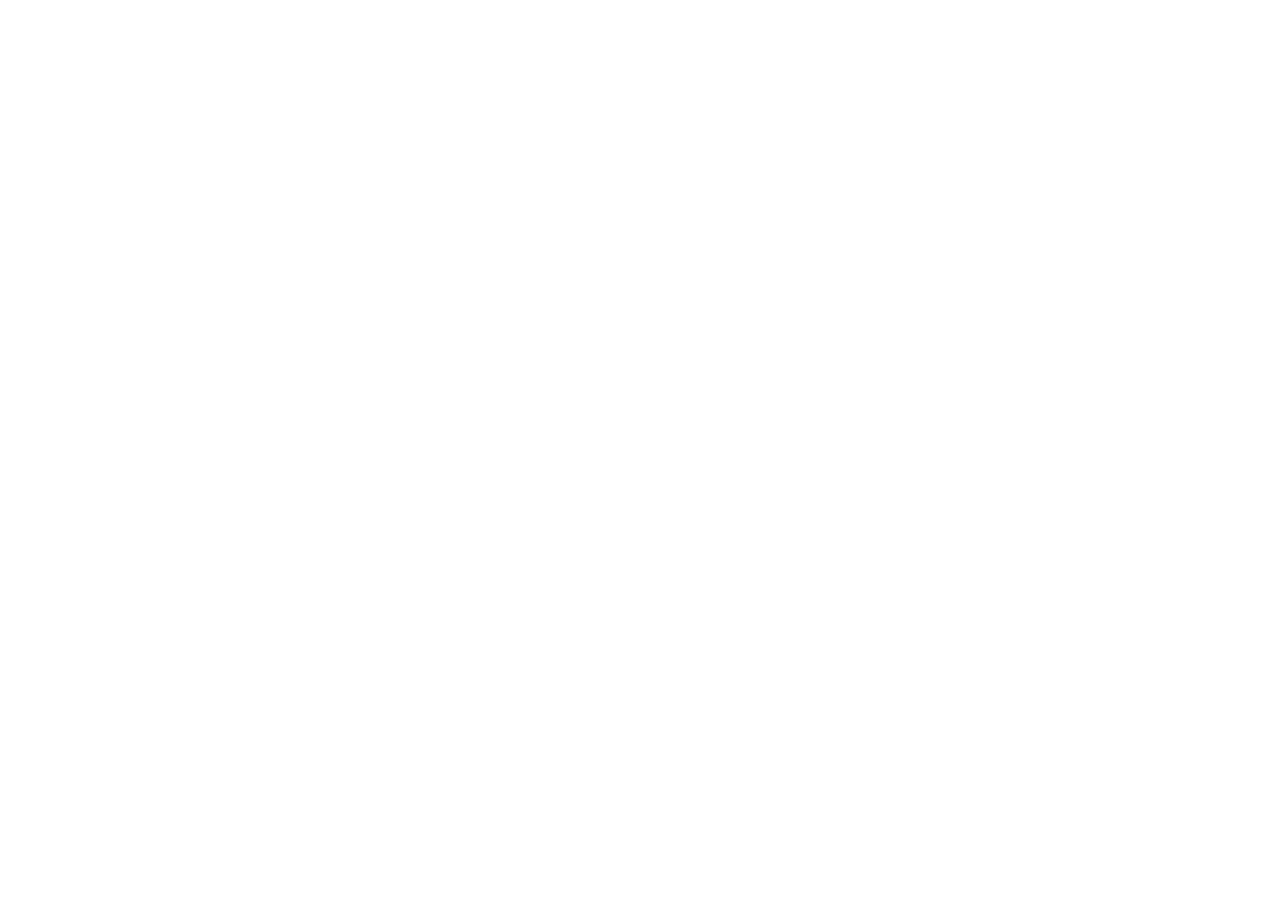
==== index.html @ 1588cf3c "大事件" ====
<!DOCTYPE html>
<html lang="en">
<head>
    <meta charset="UTF-8">
    <meta http-equiv="X-UA-Compatible" content="IE=edge">
    <meta name="viewport" content="width=device-width, initial-scale=1.0">
    <title>Document</title>
</head>
<body>
    
</body>
</html>
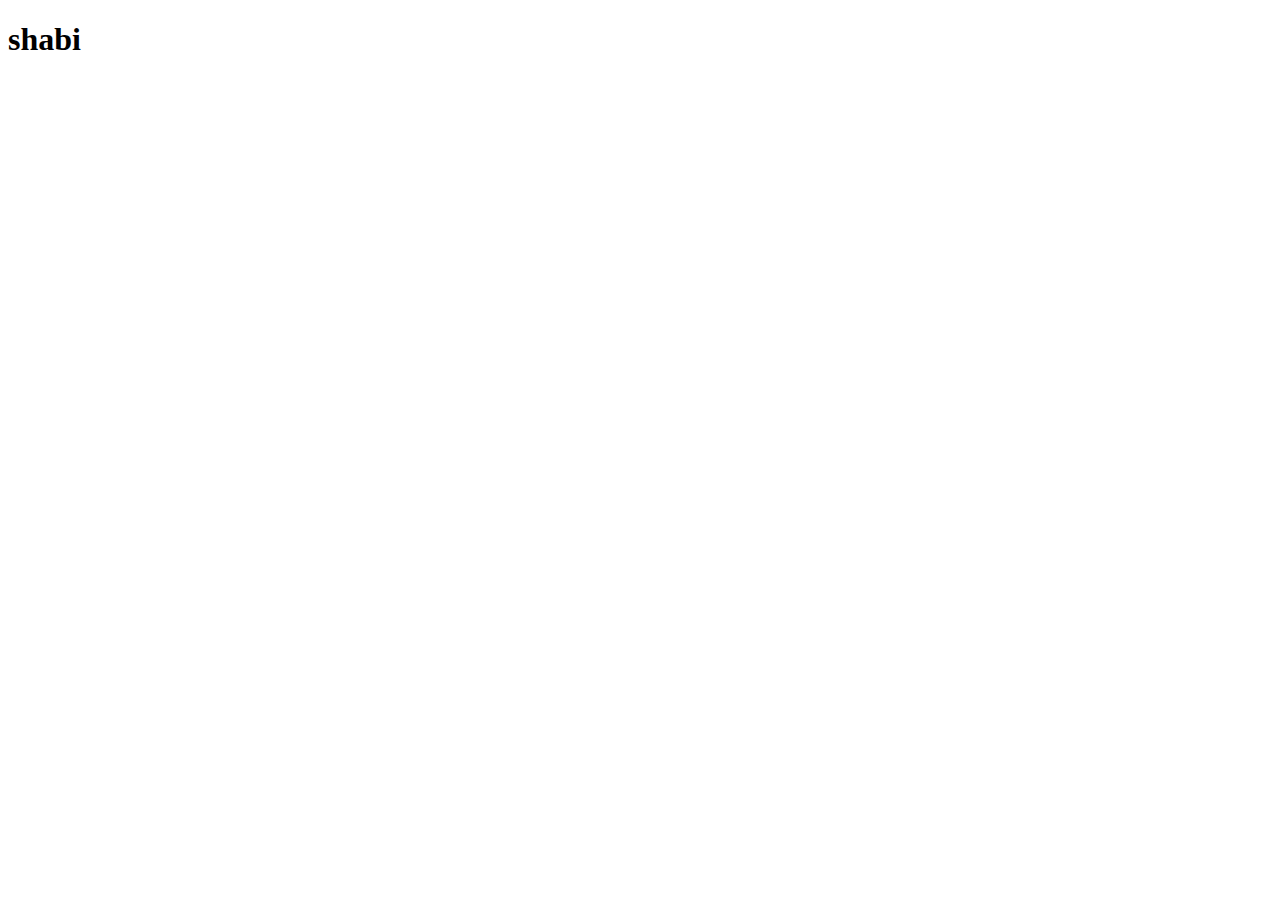
==== commit 29fc4f04: "提交登录" ====
--- a/index.html
+++ b/index.html
@@ -7,6 +7,6 @@
     <title>Document</title>
 </head>
 <body>
-    
+    <h1>shabi</h1>
 </body>
 </html>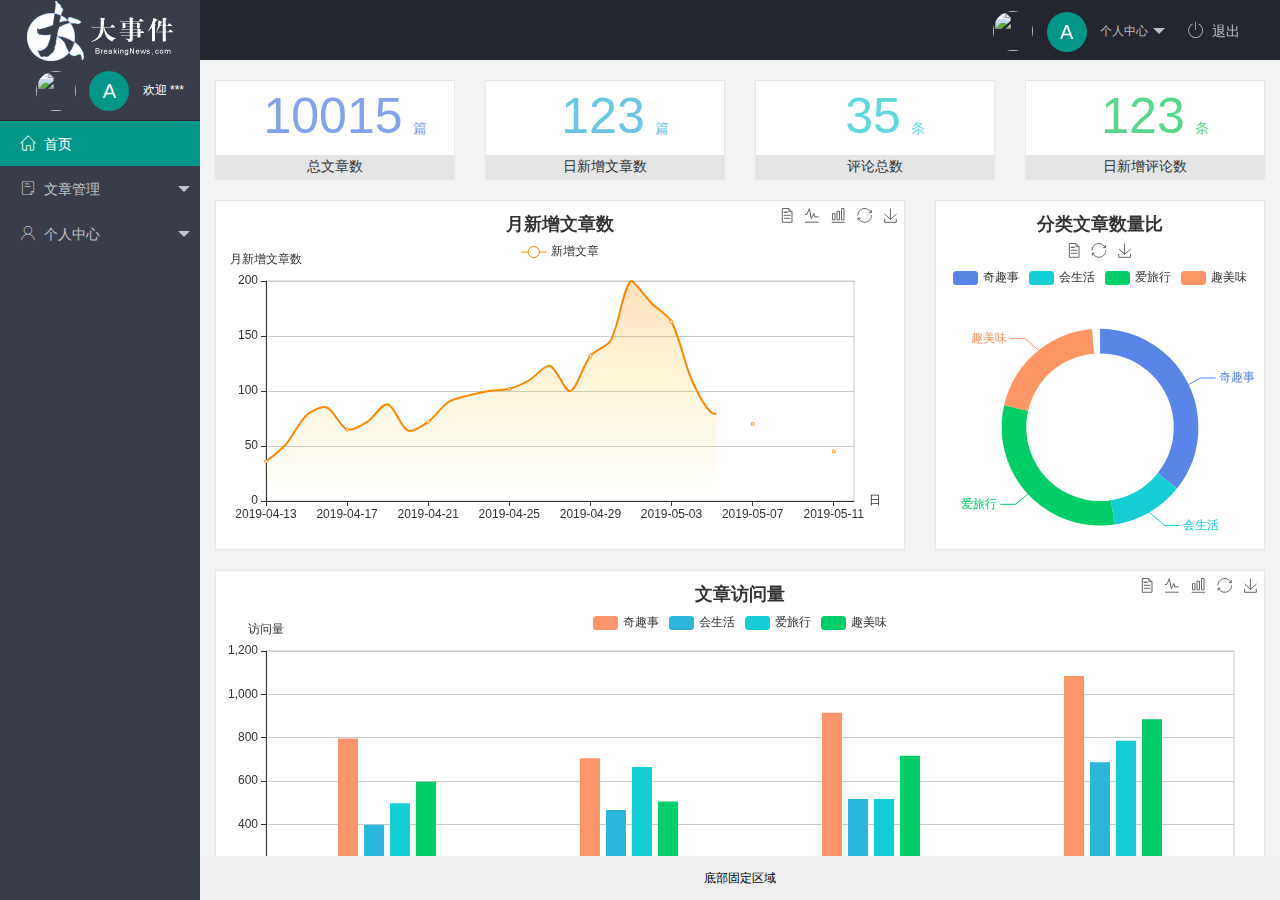
==== commit e6eb5977: "完成了页面" ====
--- a/index.html
+++ b/index.html
@@ -1,12 +1,94 @@
 <!DOCTYPE html>
 <html lang="en">
+
 <head>
-    <meta charset="UTF-8">
-    <meta http-equiv="X-UA-Compatible" content="IE=edge">
-    <meta name="viewport" content="width=device-width, initial-scale=1.0">
+    <meta charset="UTF-8" />
+    <meta http-equiv="X-UA-Compatible" content="IE=edge" />
+    <meta name="viewport" content="width=device-width, initial-scale=1.0" />
     <title>Document</title>
+    <link rel="stylesheet" href="/assets/lib/layui/css/layui.css" />
+    <link rel="stylesheet" href="/assets/fonts/iconfont.css">
+    <link rel="stylesheet" href="/assets/css/index.css">
 </head>
+
 <body>
-    <h1>shabi</h1>
+    <div class="layui-layout layui-layout-admin">
+        <div class="layui-header">
+            <div class="layui-logo layui-hide-xs layui-bg-black">
+                <img src="/assets/images/logo.png" alt="" />
+            </div>
+
+            <ul class="layui-nav layui-layout-right">
+                <li class="layui-nav-item layui-hide layui-show-md-inline-block">
+                    <!-- 右侧导航栏上面头像 -->
+                    <a href="javascript:;" class="userinfo">
+                        <img src="http://t.cn/RCzsdCq" class="layui-nav-img" />
+                        <span class="text-avatar">A</span>
+                        个人中心
+                    </a>
+                    <dl class="layui-nav-child">
+                        <dd><a href="">基本资料</a></dd>
+                        <dd><a href="">更换头像</a></dd>
+                        <dd><a href="">重置密码</a></dd>
+                    </dl>
+                </li>
+                <li class="layui-nav-item" lay-header-event="menuRight" lay-unselect>
+                    <a href="javascript:;" id="btnLogout"><span class="iconfont icon-tuichu"></span>退出</a>
+                </li>
+            </ul>
+        </div>
+
+        <div class="layui-side layui-bg-black">
+            <div class="layui-side-scroll">
+                <!-- 左侧侧边栏上面头像 -->
+                <div class="userinfo">
+                    <img src="http://t.cn/RCzsdCq" class="layui-nav-img" />
+                    <span class="text-avatar">A</span>
+                    <span id="welcome">欢迎 ***</span>
+                </div>
+                <!-- 左侧导航区域（可配合layui已有的垂直导航） -->
+                <ul class="layui-nav layui-nav-tree" lay-shrink="all">
+                    <li class="layui-nav-item layui-this"><a href="/home/dashboard.html" target="fm"><span
+                                class="iconfont icon-home"></span>首页</a></li>
+
+                    <li class="layui-nav-item">
+                        <a class="" href="javascript:;"><span class="iconfont icon-16"></span>文章管理</a>
+                        <dl class="layui-nav-child">
+                            <dd><a href="javascript:;"><i class="layui-icon layui-icon-app"></i>文章类别</a></dd>
+                            <dd><a href="javascript:;"><i class="layui-icon layui-icon-app"></i>文章列表</a></dd>
+                            <dd><a href="javascript:;"><i class="layui-icon layui-icon-app"></i>发布文章</a></dd>
+                        </dl>
+                    </li>
+                    <li class="layui-nav-item">
+                        <a href="javascript:;"><span class="iconfont icon-user"></span>个人中心</a>
+                        <dl class="layui-nav-child">
+                            <dd><a href="javascript:;"><i class="layui-icon layui-icon-app"></i>基本资料</a></dd>
+                            <dd><a href="javascript:;"><i class="layui-icon layui-icon-app"></i>更换头像</a></dd>
+                            <dd><a href="javascript:;"><i class="layui-icon layui-icon-app"></i>重置密码</a></dd>
+                        </dl>
+                    </li>
+                </ul>
+            </div>
+        </div>
+
+        <div class="layui-body">
+            <!-- 内容主体区域 -->
+            <iframe name="fm" src="/home/dashboard.html" frameborder="0"></iframe>
+            <!-- <div style="padding: 15px">
+                内容主体区域。记得修改 layui.css 和 js 的路径
+            </div> -->
+        </div>
+
+        <div class="layui-footer">
+            <!-- 底部固定区域 -->
+            底部固定区域
+        </div>
+    </div>
+    <script src="/assets/lib/layui/layui.all.js"></script>
+    <script src="/assets/lib/jquery.js"></script>
+    <script src="/assets/js/baseAPI.js"></script>
+    <script src="/assets/js/index.js"></script>
+
 </body>
+
 </html>--- a/assets/lib/layui/css/layui.css
+++ b/assets/lib/layui/css/layui.css
@@ -0,0 +1,2 @@
+/** layui-v2.5.5 MIT License By https://www.layui.com */
+ .layui-inline,img{display:inline-block;vertical-align:middle}h1,h2,h3,h4,h5,h6{font-weight:400}.layui-edge,.layui-header,.layui-inline,.layui-main{position:relative}.layui-body,.layui-edge,.layui-elip{overflow:hidden}.layui-btn,.layui-edge,.layui-inline,img{vertical-align:middle}.layui-btn,.layui-disabled,.layui-icon,.layui-unselect{-moz-user-select:none;-webkit-user-select:none;-ms-user-select:none}.layui-elip,.layui-form-checkbox span,.layui-form-pane .layui-form-label{text-overflow:ellipsis;white-space:nowrap}.layui-breadcrumb,.layui-tree-btnGroup{visibility:hidden}blockquote,body,button,dd,div,dl,dt,form,h1,h2,h3,h4,h5,h6,input,li,ol,p,pre,td,textarea,th,ul{margin:0;padding:0;-webkit-tap-highlight-color:rgba(0,0,0,0)}a:active,a:hover{outline:0}img{border:none}li{list-style:none}table{border-collapse:collapse;border-spacing:0}h4,h5,h6{font-size:100%}button,input,optgroup,option,select,textarea{font-family:inherit;font-size:inherit;font-style:inherit;font-weight:inherit;outline:0}pre{white-space:pre-wrap;white-space:-moz-pre-wrap;white-space:-pre-wrap;white-space:-o-pre-wrap;word-wrap:break-word}body{line-height:24px;font:14px Helvetica Neue,Helvetica,PingFang SC,Tahoma,Arial,sans-serif}hr{height:1px;margin:10px 0;border:0;clear:both}a{color:#333;text-decoration:none}a:hover{color:#777}a cite{font-style:normal;*cursor:pointer}.layui-border-box,.layui-border-box *{box-sizing:border-box}.layui-box,.layui-box *{box-sizing:content-box}.layui-clear{clear:both;*zoom:1}.layui-clear:after{content:'\20';clear:both;*zoom:1;display:block;height:0}.layui-inline{*display:inline;*zoom:1}.layui-edge{display:inline-block;width:0;height:0;border-width:6px;border-style:dashed;border-color:transparent}.layui-edge-top{top:-4px;border-bottom-color:#999;border-bottom-style:solid}.layui-edge-right{border-left-color:#999;border-left-style:solid}.layui-edge-bottom{top:2px;border-top-color:#999;border-top-style:solid}.layui-edge-left{border-right-color:#999;border-right-style:solid}.layui-disabled,.layui-disabled:hover{color:#d2d2d2!important;cursor:not-allowed!important}.layui-circle{border-radius:100%}.layui-show{display:block!important}.layui-hide{display:none!important}@font-face{font-family:layui-icon;src:url(../font/iconfont.eot?v=250);src:url(../font/iconfont.eot?v=250#iefix) format('embedded-opentype'),url(../font/iconfont.woff2?v=250) format('woff2'),url(../font/iconfont.woff?v=250) format('woff'),url(../font/iconfont.ttf?v=250) format('truetype'),url(../font/iconfont.svg?v=250#layui-icon) format('svg')}.layui-icon{font-family:layui-icon!important;font-size:16px;font-style:normal;-webkit-font-smoothing:antialiased;-moz-osx-font-smoothing:grayscale}.layui-icon-reply-fill:before{content:"\e611"}.layui-icon-set-fill:before{content:"\e614"}.layui-icon-menu-fill:before{content:"\e60f"}.layui-icon-search:before{content:"\e615"}.layui-icon-share:before{content:"\e641"}.layui-icon-set-sm:before{content:"\e620"}.layui-icon-engine:before{content:"\e628"}.layui-icon-close:before{content:"\1006"}.layui-icon-close-fill:before{content:"\1007"}.layui-icon-chart-screen:before{content:"\e629"}.layui-icon-star:before{content:"\e600"}.layui-icon-circle-dot:before{content:"\e617"}.layui-icon-chat:before{content:"\e606"}.layui-icon-release:before{content:"\e609"}.layui-icon-list:before{content:"\e60a"}.layui-icon-chart:before{content:"\e62c"}.layui-icon-ok-circle:before{content:"\1005"}.layui-icon-layim-theme:before{content:"\e61b"}.layui-icon-table:before{content:"\e62d"}.layui-icon-right:before{content:"\e602"}.layui-icon-left:before{content:"\e603"}.layui-icon-cart-simple:before{content:"\e698"}.layui-icon-face-cry:before{content:"\e69c"}.layui-icon-face-smile:before{content:"\e6af"}.layui-icon-survey:before{content:"\e6b2"}.layui-icon-tree:before{content:"\e62e"}.layui-icon-upload-circle:before{content:"\e62f"}.layui-icon-add-circle:before{content:"\e61f"}.layui-icon-download-circle:before{content:"\e601"}.layui-icon-templeate-1:before{content:"\e630"}.layui-icon-util:before{content:"\e631"}.layui-icon-face-surprised:before{content:"\e664"}.layui-icon-edit:before{content:"\e642"}.layui-icon-speaker:before{content:"\e645"}.layui-icon-down:before{content:"\e61a"}.layui-icon-file:before{content:"\e621"}.layui-icon-layouts:before{content:"\e632"}.layui-icon-rate-half:before{content:"\e6c9"}.layui-icon-add-circle-fine:before{content:"\e608"}.layui-icon-prev-circle:before{content:"\e633"}.layui-icon-read:before{content:"\e705"}.layui-icon-404:before{content:"\e61c"}.layui-icon-carousel:before{content:"\e634"}.layui-icon-help:before{content:"\e607"}.layui-icon-code-circle:before{content:"\e635"}.layui-icon-water:before{content:"\e636"}.layui-icon-username:before{content:"\e66f"}.layui-icon-find-fill:before{content:"\e670"}.layui-icon-about:before{content:"\e60b"}.layui-icon-location:before{content:"\e715"}.layui-icon-up:before{content:"\e619"}.layui-icon-pause:before{content:"\e651"}.layui-icon-date:before{content:"\e637"}.layui-icon-layim-uploadfile:before{content:"\e61d"}.layui-icon-delete:before{content:"\e640"}.layui-icon-play:before{content:"\e652"}.layui-icon-top:before{content:"\e604"}.layui-icon-friends:before{content:"\e612"}.layui-icon-refresh-3:before{content:"\e9aa"}.layui-icon-ok:before{content:"\e605"}.layui-icon-layer:before{content:"\e638"}.layui-icon-face-smile-fine:before{content:"\e60c"}.layui-icon-dollar:before{content:"\e659"}.layui-icon-group:before{content:"\e613"}.layui-icon-layim-download:before{content:"\e61e"}.layui-icon-picture-fine:before{content:"\e60d"}.layui-icon-link:before{content:"\e64c"}.layui-icon-diamond:before{content:"\e735"}.layui-icon-log:before{content:"\e60e"}.layui-icon-rate-solid:before{content:"\e67a"}.layui-icon-fonts-del:before{content:"\e64f"}.layui-icon-unlink:before{content:"\e64d"}.layui-icon-fonts-clear:before{content:"\e639"}.layui-icon-triangle-r:before{content:"\e623"}.layui-icon-circle:before{content:"\e63f"}.layui-icon-radio:before{content:"\e643"}.layui-icon-align-center:before{content:"\e647"}.layui-icon-align-right:before{content:"\e648"}.layui-icon-align-left:before{content:"\e649"}.layui-icon-loading-1:before{content:"\e63e"}.layui-icon-return:before{content:"\e65c"}.layui-icon-fonts-strong:before{content:"\e62b"}.layui-icon-upload:before{content:"\e67c"}.layui-icon-dialogue:before{content:"\e63a"}.layui-icon-video:before{content:"\e6ed"}.layui-icon-headset:before{content:"\e6fc"}.layui-icon-cellphone-fine:before{content:"\e63b"}.layui-icon-add-1:before{content:"\e654"}.layui-icon-face-smile-b:before{content:"\e650"}.layui-icon-fonts-html:before{content:"\e64b"}.layui-icon-form:before{content:"\e63c"}.layui-icon-cart:before{content:"\e657"}.layui-icon-camera-fill:before{content:"\e65d"}.layui-icon-tabs:before{content:"\e62a"}.layui-icon-fonts-code:before{content:"\e64e"}.layui-icon-fire:before{content:"\e756"}.layui-icon-set:before{content:"\e716"}.layui-icon-fonts-u:before{content:"\e646"}.layui-icon-triangle-d:before{content:"\e625"}.layui-icon-tips:before{content:"\e702"}.layui-icon-picture:before{content:"\e64a"}.layui-icon-more-vertical:before{content:"\e671"}.layui-icon-flag:before{content:"\e66c"}.layui-icon-loading:before{content:"\e63d"}.layui-icon-fonts-i:before{content:"\e644"}.layui-icon-refresh-1:before{content:"\e666"}.layui-icon-rmb:before{content:"\e65e"}.layui-icon-home:before{content:"\e68e"}.layui-icon-user:before{content:"\e770"}.layui-icon-notice:before{content:"\e667"}.layui-icon-login-weibo:before{content:"\e675"}.layui-icon-voice:before{content:"\e688"}.layui-icon-upload-drag:before{content:"\e681"}.layui-icon-login-qq:before{content:"\e676"}.layui-icon-snowflake:before{content:"\e6b1"}.layui-icon-file-b:before{content:"\e655"}.layui-icon-template:before{content:"\e663"}.layui-icon-auz:before{content:"\e672"}.layui-icon-console:before{content:"\e665"}.layui-icon-app:before{content:"\e653"}.layui-icon-prev:before{content:"\e65a"}.layui-icon-website:before{content:"\e7ae"}.layui-icon-next:before{content:"\e65b"}.layui-icon-component:before{content:"\e857"}.layui-icon-more:before{content:"\e65f"}.layui-icon-login-wechat:before{content:"\e677"}.layui-icon-shrink-right:before{content:"\e668"}.layui-icon-spread-left:before{content:"\e66b"}.layui-icon-camera:before{content:"\e660"}.layui-icon-note:before{content:"\e66e"}.layui-icon-refresh:before{content:"\e669"}.layui-icon-female:before{content:"\e661"}.layui-icon-male:before{content:"\e662"}.layui-icon-password:before{content:"\e673"}.layui-icon-senior:before{content:"\e674"}.layui-icon-theme:before{content:"\e66a"}.layui-icon-tread:before{content:"\e6c5"}.layui-icon-praise:before{content:"\e6c6"}.layui-icon-star-fill:before{content:"\e658"}.layui-icon-rate:before{content:"\e67b"}.layui-icon-template-1:before{content:"\e656"}.layui-icon-vercode:before{content:"\e679"}.layui-icon-cellphone:before{content:"\e678"}.layui-icon-screen-full:before{content:"\e622"}.layui-icon-screen-restore:before{content:"\e758"}.layui-icon-cols:before{content:"\e610"}.layui-icon-export:before{content:"\e67d"}.layui-icon-print:before{content:"\e66d"}.layui-icon-slider:before{content:"\e714"}.layui-icon-addition:before{content:"\e624"}.layui-icon-subtraction:before{content:"\e67e"}.layui-icon-service:before{content:"\e626"}.layui-icon-transfer:before{content:"\e691"}.layui-main{width:1140px;margin:0 auto}.layui-header{z-index:1000;height:60px}.layui-header a:hover{transition:all .5s;-webkit-transition:all .5s}.layui-side{position:fixed;left:0;top:0;bottom:0;z-index:999;width:200px;overflow-x:hidden}.layui-side-scroll{position:relative;width:220px;height:100%;overflow-x:hidden}.layui-body{position:absolute;left:200px;right:0;top:0;bottom:0;z-index:998;width:auto;overflow-y:auto;box-sizing:border-box}.layui-layout-body{overflow:hidden}.layui-layout-admin .layui-header{background-color:#23262E}.layui-layout-admin .layui-side{top:60px;width:200px;overflow-x:hidden}.layui-layout-admin .layui-body{position:fixed;top:60px;bottom:44px}.layui-layout-admin .layui-main{width:auto;margin:0 15px}.layui-layout-admin .layui-footer{position:fixed;left:200px;right:0;bottom:0;height:44px;line-height:44px;padding:0 15px;background-color:#eee}.layui-layout-admin .layui-logo{position:absolute;left:0;top:0;width:200px;height:100%;line-height:60px;text-align:center;color:#009688;font-size:16px}.layui-layout-admin .layui-header .layui-nav{background:0 0}.layui-layout-left{position:absolute!important;left:200px;top:0}.layui-layout-right{position:absolute!important;right:0;top:0}.layui-container{position:relative;margin:0 auto;padding:0 15px;box-sizing:border-box}.layui-fluid{position:relative;margin:0 auto;padding:0 15px}.layui-row:after,.layui-row:before{content:'';display:block;clear:both}.layui-col-lg1,.layui-col-lg10,.layui-col-lg11,.layui-col-lg12,.layui-col-lg2,.layui-col-lg3,.layui-col-lg4,.layui-col-lg5,.layui-col-lg6,.layui-col-lg7,.layui-col-lg8,.layui-col-lg9,.layui-col-md1,.layui-col-md10,.layui-col-md11,.layui-col-md12,.layui-col-md2,.layui-col-md3,.layui-col-md4,.layui-col-md5,.layui-col-md6,.layui-col-md7,.layui-col-md8,.layui-col-md9,.layui-col-sm1,.layui-col-sm10,.layui-col-sm11,.layui-col-sm12,.layui-col-sm2,.layui-col-sm3,.layui-col-sm4,.layui-col-sm5,.layui-col-sm6,.layui-col-sm7,.layui-col-sm8,.layui-col-sm9,.layui-col-xs1,.layui-col-xs10,.layui-col-xs11,.layui-col-xs12,.layui-col-xs2,.layui-col-xs3,.layui-col-xs4,.layui-col-xs5,.layui-col-xs6,.layui-col-xs7,.layui-col-xs8,.layui-col-xs9{position:relative;display:block;box-sizing:border-box}.layui-col-xs1,.layui-col-xs10,.layui-col-xs11,.layui-col-xs12,.layui-col-xs2,.layui-col-xs3,.layui-col-xs4,.layui-col-xs5,.layui-col-xs6,.layui-col-xs7,.layui-col-xs8,.layui-col-xs9{float:left}.layui-col-xs1{width:8.33333333%}.layui-col-xs2{width:16.66666667%}.layui-col-xs3{width:25%}.layui-col-xs4{width:33.33333333%}.layui-col-xs5{width:41.66666667%}.layui-col-xs6{width:50%}.layui-col-xs7{width:58.33333333%}.layui-col-xs8{width:66.66666667%}.layui-col-xs9{width:75%}.layui-col-xs10{width:83.33333333%}.layui-col-xs11{width:91.66666667%}.layui-col-xs12{width:100%}.layui-col-xs-offset1{margin-left:8.33333333%}.layui-col-xs-offset2{margin-left:16.66666667%}.layui-col-xs-offset3{margin-left:25%}.layui-col-xs-offset4{margin-left:33.33333333%}.layui-col-xs-offset5{margin-left:41.66666667%}.layui-col-xs-offset6{margin-left:50%}.layui-col-xs-offset7{margin-left:58.33333333%}.layui-col-xs-offset8{margin-left:66.66666667%}.layui-col-xs-offset9{margin-left:75%}.layui-col-xs-offset10{margin-left:83.33333333%}.layui-col-xs-offset11{margin-left:91.66666667%}.layui-col-xs-offset12{margin-left:100%}@media screen and (max-width:768px){.layui-hide-xs{display:none!important}.layui-show-xs-block{display:block!important}.layui-show-xs-inline{display:inline!important}.layui-show-xs-inline-block{display:inline-block!important}}@media screen and (min-width:768px){.layui-container{width:750px}.layui-hide-sm{display:none!important}.layui-show-sm-block{display:block!important}.layui-show-sm-inline{display:inline!important}.layui-show-sm-inline-block{display:inline-block!important}.layui-col-sm1,.layui-col-sm10,.layui-col-sm11,.layui-col-sm12,.layui-col-sm2,.layui-col-sm3,.layui-col-sm4,.layui-col-sm5,.layui-col-sm6,.layui-col-sm7,.layui-col-sm8,.layui-col-sm9{float:left}.layui-col-sm1{width:8.33333333%}.layui-col-sm2{width:16.66666667%}.layui-col-sm3{width:25%}.layui-col-sm4{width:33.33333333%}.layui-col-sm5{width:41.66666667%}.layui-col-sm6{width:50%}.layui-col-sm7{width:58.33333333%}.layui-col-sm8{width:66.66666667%}.layui-col-sm9{width:75%}.layui-col-sm10{width:83.33333333%}.layui-col-sm11{width:91.66666667%}.layui-col-sm12{width:100%}.layui-col-sm-offset1{margin-left:8.33333333%}.layui-col-sm-offset2{margin-left:16.66666667%}.layui-col-sm-offset3{margin-left:25%}.layui-col-sm-offset4{margin-left:33.33333333%}.layui-col-sm-offset5{margin-left:41.66666667%}.layui-col-sm-offset6{margin-left:50%}.layui-col-sm-offset7{margin-left:58.33333333%}.layui-col-sm-offset8{margin-left:66.66666667%}.layui-col-sm-offset9{margin-left:75%}.layui-col-sm-offset10{margin-left:83.33333333%}.layui-col-sm-offset11{margin-left:91.66666667%}.layui-col-sm-offset12{margin-left:100%}}@media screen and (min-width:992px){.layui-container{width:970px}.layui-hide-md{display:none!important}.layui-show-md-block{display:block!important}.layui-show-md-inline{display:inline!important}.layui-show-md-inline-block{display:inline-block!important}.layui-col-md1,.layui-col-md10,.layui-col-md11,.layui-col-md12,.layui-col-md2,.layui-col-md3,.layui-col-md4,.layui-col-md5,.layui-col-md6,.layui-col-md7,.layui-col-md8,.layui-col-md9{float:left}.layui-col-md1{width:8.33333333%}.layui-col-md2{width:16.66666667%}.layui-col-md3{width:25%}.layui-col-md4{width:33.33333333%}.layui-col-md5{width:41.66666667%}.layui-col-md6{width:50%}.layui-col-md7{width:58.33333333%}.layui-col-md8{width:66.66666667%}.layui-col-md9{width:75%}.layui-col-md10{width:83.33333333%}.layui-col-md11{width:91.66666667%}.layui-col-md12{width:100%}.layui-col-md-offset1{margin-left:8.33333333%}.layui-col-md-offset2{margin-left:16.66666667%}.layui-col-md-offset3{margin-left:25%}.layui-col-md-offset4{margin-left:33.33333333%}.layui-col-md-offset5{margin-left:41.66666667%}.layui-col-md-offset6{margin-left:50%}.layui-col-md-offset7{margin-left:58.33333333%}.layui-col-md-offset8{margin-left:66.66666667%}.layui-col-md-offset9{margin-left:75%}.layui-col-md-offset10{margin-left:83.33333333%}.layui-col-md-offset11{margin-left:91.66666667%}.layui-col-md-offset12{margin-left:100%}}@media screen and (min-width:1200px){.layui-container{width:1170px}.layui-hide-lg{display:none!important}.layui-show-lg-block{display:block!important}.layui-show-lg-inline{display:inline!important}.layui-show-lg-inline-block{display:inline-block!important}.layui-col-lg1,.layui-col-lg10,.layui-col-lg11,.layui-col-lg12,.layui-col-lg2,.layui-col-lg3,.layui-col-lg4,.layui-col-lg5,.layui-col-lg6,.layui-col-lg7,.layui-col-lg8,.layui-col-lg9{float:left}.layui-col-lg1{width:8.33333333%}.layui-col-lg2{width:16.66666667%}.layui-col-lg3{width:25%}.layui-col-lg4{width:33.33333333%}.layui-col-lg5{width:41.66666667%}.layui-col-lg6{width:50%}.layui-col-lg7{width:58.33333333%}.layui-col-lg8{width:66.66666667%}.layui-col-lg9{width:75%}.layui-col-lg10{width:83.33333333%}.layui-col-lg11{width:91.66666667%}.layui-col-lg12{width:100%}.layui-col-lg-offset1{margin-left:8.33333333%}.layui-col-lg-offset2{margin-left:16.66666667%}.layui-col-lg-offset3{margin-left:25%}.layui-col-lg-offset4{margin-left:33.33333333%}.layui-col-lg-offset5{margin-left:41.66666667%}.layui-col-lg-offset6{margin-left:50%}.layui-col-lg-offset7{margin-left:58.33333333%}.layui-col-lg-offset8{margin-left:66.66666667%}.layui-col-lg-offset9{margin-left:75%}.layui-col-lg-offset10{margin-left:83.33333333%}.layui-col-lg-offset11{margin-left:91.66666667%}.layui-col-lg-offset12{margin-left:100%}}.layui-col-space1{margin:-.5px}.layui-col-space1>*{padding:.5px}.layui-col-space3{margin:-1.5px}.layui-col-space3>*{padding:1.5px}.layui-col-space5{margin:-2.5px}.layui-col-space5>*{padding:2.5px}.layui-col-space8{margin:-3.5px}.layui-col-space8>*{padding:3.5px}.layui-col-space10{margin:-5px}.layui-col-space10>*{padding:5px}.layui-col-space12{margin:-6px}.layui-col-space12>*{padding:6px}.layui-col-space15{margin:-7.5px}.layui-col-space15>*{padding:7.5px}.layui-col-space18{margin:-9px}.layui-col-space18>*{padding:9px}.layui-col-space20{margin:-10px}.layui-col-space20>*{padding:10px}.layui-col-space22{margin:-11px}.layui-col-space22>*{padding:11px}.layui-col-space25{margin:-12.5px}.layui-col-space25>*{padding:12.5px}.layui-col-space30{margin:-15px}.layui-col-space30>*{padding:15px}.layui-btn,.layui-input,.layui-select,.layui-textarea,.layui-upload-button{outline:0;-webkit-appearance:none;transition:all .3s;-webkit-transition:all .3s;box-sizing:border-box}.layui-elem-quote{margin-bottom:10px;padding:15px;line-height:22px;border-left:5px solid #009688;border-radius:0 2px 2px 0;background-color:#f2f2f2}.layui-quote-nm{border-style:solid;border-width:1px 1px 1px 5px;background:0 0}.layui-elem-field{margin-bottom:10px;padding:0;border-width:1px;border-style:solid}.layui-elem-field legend{margin-left:20px;padding:0 10px;font-size:20px;font-weight:300}.layui-field-title{margin:10px 0 20px;border-width:1px 0 0}.layui-field-box{padding:10px 15px}.layui-field-title .layui-field-box{padding:10px 0}.layui-progress{position:relative;height:6px;border-radius:20px;background-color:#e2e2e2}.layui-progress-bar{position:absolute;left:0;top:0;width:0;max-width:100%;height:6px;border-radius:20px;text-align:right;background-color:#5FB878;transition:all .3s;-webkit-transition:all .3s}.layui-progress-big,.layui-progress-big .layui-progress-bar{height:18px;line-height:18px}.layui-progress-text{position:relative;top:-20px;line-height:18px;font-size:12px;color:#666}.layui-progress-big .layui-progress-text{position:static;padding:0 10px;color:#fff}.layui-collapse{border-width:1px;border-style:solid;border-radius:2px}.layui-colla-content,.layui-colla-item{border-top-width:1px;border-top-style:solid}.layui-colla-item:first-child{border-top:none}.layui-colla-title{position:relative;height:42px;line-height:42px;padding:0 15px 0 35px;color:#333;background-color:#f2f2f2;cursor:pointer;font-size:14px;overflow:hidden}.layui-colla-content{display:none;padding:10px 15px;line-height:22px;color:#666}.layui-colla-icon{position:absolute;left:15px;top:0;font-size:14px}.layui-card{margin-bottom:15px;border-radius:2px;background-color:#fff;box-shadow:0 1px 2px 0 rgba(0,0,0,.05)}.layui-card:last-child{margin-bottom:0}.layui-card-header{position:relative;height:42px;line-height:42px;padding:0 15px;border-bottom:1px solid #f6f6f6;color:#333;border-radius:2px 2px 0 0;font-size:14px}.layui-bg-black,.layui-bg-blue,.layui-bg-cyan,.layui-bg-green,.layui-bg-orange,.layui-bg-red{color:#fff!important}.layui-card-body{position:relative;padding:10px 15px;line-height:24px}.layui-card-body[pad15]{padding:15px}.layui-card-body[pad20]{padding:20px}.layui-card-body .layui-table{margin:5px 0}.layui-card .layui-tab{margin:0}.layui-panel-window{position:relative;padding:15px;border-radius:0;border-top:5px solid #E6E6E6;background-color:#fff}.layui-auxiliar-moving{position:fixed;left:0;right:0;top:0;bottom:0;width:100%;height:100%;background:0 0;z-index:9999999999}.layui-form-label,.layui-form-mid,.layui-form-select,.layui-input-block,.layui-input-inline,.layui-textarea{position:relative}.layui-bg-red{background-color:#FF5722!important}.layui-bg-orange{background-color:#FFB800!important}.layui-bg-green{background-color:#009688!important}.layui-bg-cyan{background-color:#2F4056!important}.layui-bg-blue{background-color:#1E9FFF!important}.layui-bg-black{background-color:#393D49!important}.layui-bg-gray{background-color:#eee!important;color:#666!important}.layui-badge-rim,.layui-colla-content,.layui-colla-item,.layui-collapse,.layui-elem-field,.layui-form-pane .layui-form-item[pane],.layui-form-pane .layui-form-label,.layui-input,.layui-layedit,.layui-layedit-tool,.layui-quote-nm,.layui-select,.layui-tab-bar,.layui-tab-card,.layui-tab-title,.layui-tab-title .layui-this:after,.layui-textarea{border-color:#e6e6e6}.layui-timeline-item:before,hr{background-color:#e6e6e6}.layui-text{line-height:22px;font-size:14px;color:#666}.layui-text h1,.layui-text h2,.layui-text h3{font-weight:500;color:#333}.layui-text h1{font-size:30px}.layui-text h2{font-size:24px}.layui-text h3{font-size:18px}.layui-text a:not(.layui-btn){color:#01AAED}.layui-text a:not(.layui-btn):hover{text-decoration:underline}.layui-text ul{padding:5px 0 5px 15px}.layui-text ul li{margin-top:5px;list-style-type:disc}.layui-text em,.layui-word-aux{color:#999!important;padding:0 5px!important}.layui-btn{display:inline-block;height:38px;line-height:38px;padding:0 18px;background-color:#009688;color:#fff;white-space:nowrap;text-align:center;font-size:14px;border:none;border-radius:2px;cursor:pointer}.layui-btn:hover{opacity:.8;filter:alpha(opacity=80);color:#fff}.layui-btn:active{opacity:1;filter:alpha(opacity=100)}.layui-btn+.layui-btn{margin-left:10px}.layui-btn-container{font-size:0}.layui-btn-container .layui-btn{margin-right:10px;margin-bottom:10px}.layui-btn-container .layui-btn+.layui-btn{margin-left:0}.layui-table .layui-btn-container .layui-btn{margin-bottom:9px}.layui-btn-radius{border-radius:100px}.layui-btn .layui-icon{margin-right:3px;font-size:18px;vertical-align:bottom;vertical-align:middle\9}.layui-btn-primary{border:1px solid #C9C9C9;background-color:#fff;color:#555}.layui-btn-primary:hover{border-color:#009688;color:#333}.layui-btn-normal{background-color:#1E9FFF}.layui-btn-warm{background-color:#FFB800}.layui-btn-danger{background-color:#FF5722}.layui-btn-checked{background-color:#5FB878}.layui-btn-disabled,.layui-btn-disabled:active,.layui-btn-disabled:hover{border:1px solid #e6e6e6;background-color:#FBFBFB;color:#C9C9C9;cursor:not-allowed;opacity:1}.layui-btn-lg{height:44px;line-height:44px;padding:0 25px;font-size:16px}.layui-btn-sm{height:30px;line-height:30px;padding:0 10px;font-size:12px}.layui-btn-sm i{font-size:16px!important}.layui-btn-xs{height:22px;line-height:22px;padding:0 5px;font-size:12px}.layui-btn-xs i{font-size:14px!important}.layui-btn-group{display:inline-block;vertical-align:middle;font-size:0}.layui-btn-group .layui-btn{margin-left:0!important;margin-right:0!important;border-left:1px solid rgba(255,255,255,.5);border-radius:0}.layui-btn-group .layui-btn-primary{border-left:none}.layui-btn-group .layui-btn-primary:hover{border-color:#C9C9C9;color:#009688}.layui-btn-group .layui-btn:first-child{border-left:none;border-radius:2px 0 0 2px}.layui-btn-group .layui-btn-primary:first-child{border-left:1px solid #c9c9c9}.layui-btn-group .layui-btn:last-child{border-radius:0 2px 2px 0}.layui-btn-group .layui-btn+.layui-btn{margin-left:0}.layui-btn-group+.layui-btn-group{margin-left:10px}.layui-btn-fluid{width:100%}.layui-input,.layui-select,.layui-textarea{height:38px;line-height:1.3;line-height:38px\9;border-width:1px;border-style:solid;background-color:#fff;border-radius:2px}.layui-input::-webkit-input-placeholder,.layui-select::-webkit-input-placeholder,.layui-textarea::-webkit-input-placeholder{line-height:1.3}.layui-input,.layui-textarea{display:block;width:100%;padding-left:10px}.layui-input:hover,.layui-textarea:hover{border-color:#D2D2D2!important}.layui-input:focus,.layui-textarea:focus{border-color:#C9C9C9!important}.layui-textarea{min-height:100px;height:auto;line-height:20px;padding:6px 10px;resize:vertical}.layui-select{padding:0 10px}.layui-form input[type=checkbox],.layui-form input[type=radio],.layui-form select{display:none}.layui-form [lay-ignore]{display:initial}.layui-form-item{margin-bottom:15px;clear:both;*zoom:1}.layui-form-item:after{content:'\20';clear:both;*zoom:1;display:block;height:0}.layui-form-label{float:left;display:block;padding:9px 15px;width:80px;font-weight:400;line-height:20px;text-align:right}.layui-form-label-col{display:block;float:none;padding:9px 0;line-height:20px;text-align:left}.layui-form-item .layui-inline{margin-bottom:5px;margin-right:10px}.layui-input-block{margin-left:110px;min-height:36px}.layui-input-inline{display:inline-block;vertical-align:middle}.layui-form-item .layui-input-inline{float:left;width:190px;margin-right:10px}.layui-form-text .layui-input-inline{width:auto}.layui-form-mid{float:left;display:block;padding:9px 0!important;line-height:20px;margin-right:10px}.layui-form-danger+.layui-form-select .layui-input,.layui-form-danger:focus{border-color:#FF5722!important}.layui-form-select .layui-input{padding-right:30px;cursor:pointer}.layui-form-select .layui-edge{position:absolute;right:10px;top:50%;margin-top:-3px;cursor:pointer;border-width:6px;border-top-color:#c2c2c2;border-top-style:solid;transition:all .3s;-webkit-transition:all .3s}.layui-form-select dl{display:none;position:absolute;left:0;top:42px;padding:5px 0;z-index:899;min-width:100%;border:1px solid #d2d2d2;max-height:300px;overflow-y:auto;background-color:#fff;border-radius:2px;box-shadow:0 2px 4px rgba(0,0,0,.12);box-sizing:border-box}.layui-form-select dl dd,.layui-form-select dl dt{padding:0 10px;line-height:36px;white-space:nowrap;overflow:hidden;text-overflow:ellipsis}.layui-form-select dl dt{font-size:12px;color:#999}.layui-form-select dl dd{cursor:pointer}.layui-form-select dl dd:hover{background-color:#f2f2f2;-webkit-transition:.5s all;transition:.5s all}.layui-form-select .layui-select-group dd{padding-left:20px}.layui-form-select dl dd.layui-select-tips{padding-left:10px!important;color:#999}.layui-form-select dl dd.layui-this{background-color:#5FB878;color:#fff}.layui-form-checkbox,.layui-form-select dl dd.layui-disabled{background-color:#fff}.layui-form-selected dl{display:block}.layui-form-checkbox,.layui-form-checkbox *,.layui-form-switch{display:inline-block;vertical-align:middle}.layui-form-selected .layui-edge{margin-top:-9px;-webkit-transform:rotate(180deg);transform:rotate(180deg);margin-top:-3px\9}:root .layui-form-selected .layui-edge{margin-top:-9px\0/IE9}.layui-form-selectup dl{top:auto;bottom:42px}.layui-select-none{margin:5px 0;text-align:center;color:#999}.layui-select-disabled .layui-disabled{border-color:#eee!important}.layui-select-disabled .layui-edge{border-top-color:#d2d2d2}.layui-form-checkbox{position:relative;height:30px;line-height:30px;margin-right:10px;padding-right:30px;cursor:pointer;font-size:0;-webkit-transition:.1s linear;transition:.1s linear;box-sizing:border-box}.layui-form-checkbox span{padding:0 10px;height:100%;font-size:14px;border-radius:2px 0 0 2px;background-color:#d2d2d2;color:#fff;overflow:hidden}.layui-form-checkbox:hover span{background-color:#c2c2c2}.layui-form-checkbox i{position:absolute;right:0;top:0;width:30px;height:28px;border:1px solid #d2d2d2;border-left:none;border-radius:0 2px 2px 0;color:#fff;font-size:20px;text-align:center}.layui-form-checkbox:hover i{border-color:#c2c2c2;color:#c2c2c2}.layui-form-checked,.layui-form-checked:hover{border-color:#5FB878}.layui-form-checked span,.layui-form-checked:hover span{background-color:#5FB878}.layui-form-checked i,.layui-form-checked:hover i{color:#5FB878}.layui-form-item .layui-form-checkbox{margin-top:4px}.layui-form-checkbox[lay-skin=primary]{height:auto!important;line-height:normal!important;min-width:18px;min-height:18px;border:none!important;margin-right:0;padding-left:28px;padding-right:0;background:0 0}.layui-form-checkbox[lay-skin=primary] span{padding-left:0;padding-right:15px;line-height:18px;background:0 0;color:#666}.layui-form-checkbox[lay-skin=primary] i{right:auto;left:0;width:16px;height:16px;line-height:16px;border:1px solid #d2d2d2;font-size:12px;border-radius:2px;background-color:#fff;-webkit-transition:.1s linear;transition:.1s linear}.layui-form-checkbox[lay-skin=primary]:hover i{border-color:#5FB878;color:#fff}.layui-form-checked[lay-skin=primary] i{border-color:#5FB878!important;background-color:#5FB878;color:#fff}.layui-checkbox-disbaled[lay-skin=primary] span{background:0 0!important;color:#c2c2c2}.layui-checkbox-disbaled[lay-skin=primary]:hover i{border-color:#d2d2d2}.layui-form-item .layui-form-checkbox[lay-skin=primary]{margin-top:10px}.layui-form-switch{position:relative;height:22px;line-height:22px;min-width:35px;padding:0 5px;margin-top:8px;border:1px solid #d2d2d2;border-radius:20px;cursor:pointer;background-color:#fff;-webkit-transition:.1s linear;transition:.1s linear}.layui-form-switch i{position:absolute;left:5px;top:3px;width:16px;height:16px;border-radius:20px;background-color:#d2d2d2;-webkit-transition:.1s linear;transition:.1s linear}.layui-form-switch em{position:relative;top:0;width:25px;margin-left:21px;padding:0!important;text-align:center!important;color:#999!important;font-style:normal!important;font-size:12px}.layui-form-onswitch{border-color:#5FB878;background-color:#5FB878}.layui-checkbox-disbaled,.layui-checkbox-disbaled i{border-color:#e2e2e2!important}.layui-form-onswitch i{left:100%;margin-left:-21px;background-color:#fff}.layui-form-onswitch em{margin-left:5px;margin-right:21px;color:#fff!important}.layui-checkbox-disbaled span{background-color:#e2e2e2!important}.layui-checkbox-disbaled:hover i{color:#fff!important}[lay-radio]{display:none}.layui-form-radio,.layui-form-radio *{display:inline-block;vertical-align:middle}.layui-form-radio{line-height:28px;margin:6px 10px 0 0;padding-right:10px;cursor:pointer;font-size:0}.layui-form-radio *{font-size:14px}.layui-form-radio>i{margin-right:8px;font-size:22px;color:#c2c2c2}.layui-form-radio>i:hover,.layui-form-radioed>i{color:#5FB878}.layui-radio-disbaled>i{color:#e2e2e2!important}.layui-form-pane .layui-form-label{width:110px;padding:8px 15px;height:38px;line-height:20px;border-width:1px;border-style:solid;border-radius:2px 0 0 2px;text-align:center;background-color:#FBFBFB;overflow:hidden;box-sizing:border-box}.layui-form-pane .layui-input-inline{margin-left:-1px}.layui-form-pane .layui-input-block{margin-left:110px;left:-1px}.layui-form-pane .layui-input{border-radius:0 2px 2px 0}.layui-form-pane .layui-form-text .layui-form-label{float:none;width:100%;border-radius:2px;box-sizing:border-box;text-align:left}.layui-form-pane .layui-form-text .layui-input-inline{display:block;margin:0;top:-1px;clear:both}.layui-form-pane .layui-form-text .layui-input-block{margin:0;left:0;top:-1px}.layui-form-pane .layui-form-text .layui-textarea{min-height:100px;border-radius:0 0 2px 2px}.layui-form-pane .layui-form-checkbox{margin:4px 0 4px 10px}.layui-form-pane .layui-form-radio,.layui-form-pane .layui-form-switch{margin-top:6px;margin-left:10px}.layui-form-pane .layui-form-item[pane]{position:relative;border-width:1px;border-style:solid}.layui-form-pane .layui-form-item[pane] .layui-form-label{position:absolute;left:0;top:0;height:100%;border-width:0 1px 0 0}.layui-form-pane .layui-form-item[pane] .layui-input-inline{margin-left:110px}@media screen and (max-width:450px){.layui-form-item .layui-form-label{text-overflow:ellipsis;overflow:hidden;white-space:nowrap}.layui-form-item .layui-inline{display:block;margin-right:0;margin-bottom:20px;clear:both}.layui-form-item .layui-inline:after{content:'\20';clear:both;display:block;height:0}.layui-form-item .layui-input-inline{display:block;float:none;left:-3px;width:auto;margin:0 0 10px 112px}.layui-form-item .layui-input-inline+.layui-form-mid{margin-left:110px;top:-5px;padding:0}.layui-form-item .layui-form-checkbox{margin-right:5px;margin-bottom:5px}}.layui-layedit{border-width:1px;border-style:solid;border-radius:2px}.layui-layedit-tool{padding:3px 5px;border-bottom-width:1px;border-bottom-style:solid;font-size:0}.layedit-tool-fixed{position:fixed;top:0;border-top:1px solid #e2e2e2}.layui-layedit-tool .layedit-tool-mid,.layui-layedit-tool .layui-icon{display:inline-block;vertical-align:middle;text-align:center;font-size:14px}.layui-layedit-tool .layui-icon{position:relative;width:32px;height:30px;line-height:30px;margin:3px 5px;color:#777;cursor:pointer;border-radius:2px}.layui-layedit-tool .layui-icon:hover{color:#393D49}.layui-layedit-tool .layui-icon:active{color:#000}.layui-layedit-tool .layedit-tool-active{background-color:#e2e2e2;color:#000}.layui-layedit-tool .layui-disabled,.layui-layedit-tool .layui-disabled:hover{color:#d2d2d2;cursor:not-allowed}.layui-layedit-tool .layedit-tool-mid{width:1px;height:18px;margin:0 10px;background-color:#d2d2d2}.layedit-tool-html{width:50px!important;font-size:30px!important}.layedit-tool-b,.layedit-tool-code,.layedit-tool-help{font-size:16px!important}.layedit-tool-d,.layedit-tool-face,.layedit-tool-image,.layedit-tool-unlink{font-size:18px!important}.layedit-tool-image input{position:absolute;font-size:0;left:0;top:0;width:100%;height:100%;opacity:.01;filter:Alpha(opacity=1);cursor:pointer}.layui-layedit-iframe iframe{display:block;width:100%}#LAY_layedit_code{overflow:hidden}.layui-laypage{display:inline-block;*display:inline;*zoom:1;vertical-align:middle;margin:10px 0;font-size:0}.layui-laypage>a:first-child,.layui-laypage>a:first-child em{border-radius:2px 0 0 2px}.layui-laypage>a:last-child,.layui-laypage>a:last-child em{border-radius:0 2px 2px 0}.layui-laypage>:first-child{margin-left:0!important}.layui-laypage>:last-child{margin-right:0!important}.layui-laypage a,.layui-laypage button,.layui-laypage input,.layui-laypage select,.layui-laypage span{border:1px solid #e2e2e2}.layui-laypage a,.layui-laypage span{display:inline-block;*display:inline;*zoom:1;vertical-align:middle;padding:0 15px;height:28px;line-height:28px;margin:0 -1px 5px 0;background-color:#fff;color:#333;font-size:12px}.layui-flow-more a *,.layui-laypage input,.layui-table-view select[lay-ignore]{display:inline-block}.layui-laypage a:hover{color:#009688}.layui-laypage em{font-style:normal}.layui-laypage .layui-laypage-spr{color:#999;font-weight:700}.layui-laypage a{text-decoration:none}.layui-laypage .layui-laypage-curr{position:relative}.layui-laypage .layui-laypage-curr em{position:relative;color:#fff}.layui-laypage .layui-laypage-curr .layui-laypage-em{position:absolute;left:-1px;top:-1px;padding:1px;width:100%;height:100%;background-color:#009688}.layui-laypage-em{border-radius:2px}.layui-laypage-next em,.layui-laypage-prev em{font-family:Sim sun;font-size:16px}.layui-laypage .layui-laypage-count,.layui-laypage .layui-laypage-limits,.layui-laypage .layui-laypage-refresh,.layui-laypage .layui-laypage-skip{margin-left:10px;margin-right:10px;padding:0;border:none}.layui-laypage .layui-laypage-limits,.layui-laypage .layui-laypage-refresh{vertical-align:top}.layui-laypage .layui-laypage-refresh i{font-size:18px;cursor:pointer}.layui-laypage select{height:22px;padding:3px;border-radius:2px;cursor:pointer}.layui-laypage .layui-laypage-skip{height:30px;line-height:30px;color:#999}.layui-laypage button,.layui-laypage input{height:30px;line-height:30px;border-radius:2px;vertical-align:top;background-color:#fff;box-sizing:border-box}.layui-laypage input{width:40px;margin:0 10px;padding:0 3px;text-align:center}.layui-laypage input:focus,.layui-laypage select:focus{border-color:#009688!important}.layui-laypage button{margin-left:10px;padding:0 10px;cursor:pointer}.layui-table,.layui-table-view{margin:10px 0}.layui-flow-more{margin:10px 0;text-align:center;color:#999;font-size:14px}.layui-flow-more a{height:32px;line-height:32px}.layui-flow-more a *{vertical-align:top}.layui-flow-more a cite{padding:0 20px;border-radius:3px;background-color:#eee;color:#333;font-style:normal}.layui-flow-more a cite:hover{opacity:.8}.layui-flow-more a i{font-size:30px;color:#737383}.layui-table{width:100%;background-color:#fff;color:#666}.layui-table tr{transition:all .3s;-webkit-transition:all .3s}.layui-table th{text-align:left;font-weight:400}.layui-table tbody tr:hover,.layui-table thead tr,.layui-table-click,.layui-table-header,.layui-table-hover,.layui-table-mend,.layui-table-patch,.layui-table-tool,.layui-table-total,.layui-table-total tr,.layui-table[lay-even] tr:nth-child(even){background-color:#f2f2f2}.layui-table td,.layui-table th,.layui-table-col-set,.layui-table-fixed-r,.layui-table-grid-down,.layui-table-header,.layui-table-page,.layui-table-tips-main,.layui-table-tool,.layui-table-total,.layui-table-view,.layui-table[lay-skin=line],.layui-table[lay-skin=row]{border-width:1px;border-style:solid;border-color:#e6e6e6}.layui-table td,.layui-table th{position:relative;padding:9px 15px;min-height:20px;line-height:20px;font-size:14px}.layui-table[lay-skin=line] td,.layui-table[lay-skin=line] th{border-width:0 0 1px}.layui-table[lay-skin=row] td,.layui-table[lay-skin=row] th{border-width:0 1px 0 0}.layui-table[lay-skin=nob] td,.layui-table[lay-skin=nob] th{border:none}.layui-table img{max-width:100px}.layui-table[lay-size=lg] td,.layui-table[lay-size=lg] th{padding:15px 30px}.layui-table-view .layui-table[lay-size=lg] .layui-table-cell{height:40px;line-height:40px}.layui-table[lay-size=sm] td,.layui-table[lay-size=sm] th{font-size:12px;padding:5px 10px}.layui-table-view .layui-table[lay-size=sm] .layui-table-cell{height:20px;line-height:20px}.layui-table[lay-data]{display:none}.layui-table-box{position:relative;overflow:hidden}.layui-table-view .layui-table{position:relative;width:auto;margin:0}.layui-table-view .layui-table[lay-skin=line]{border-width:0 1px 0 0}.layui-table-view .layui-table[lay-skin=row]{border-width:0 0 1px}.layui-table-view .layui-table td,.layui-table-view .layui-table th{padding:5px 0;border-top:none;border-left:none}.layui-table-view .layui-table th.layui-unselect .layui-table-cell span{cursor:pointer}.layui-table-view .layui-table td{cursor:default}.layui-table-view .layui-table td[data-edit=text]{cursor:text}.layui-table-view .layui-form-checkbox[lay-skin=primary] i{width:18px;height:18px}.layui-table-view .layui-form-radio{line-height:0;padding:0}.layui-table-view .layui-form-radio>i{margin:0;font-size:20px}.layui-table-init{position:absolute;left:0;top:0;width:100%;height:100%;text-align:center;z-index:110}.layui-table-init .layui-icon{position:absolute;left:50%;top:50%;margin:-15px 0 0 -15px;font-size:30px;color:#c2c2c2}.layui-table-header{border-width:0 0 1px;overflow:hidden}.layui-table-header .layui-table{margin-bottom:-1px}.layui-table-tool .layui-inline[lay-event]{position:relative;width:26px;height:26px;padding:5px;line-height:16px;margin-right:10px;text-align:center;color:#333;border:1px solid #ccc;cursor:pointer;-webkit-transition:.5s all;transition:.5s all}.layui-table-tool .layui-inline[lay-event]:hover{border:1px solid #999}.layui-table-tool-temp{padding-right:120px}.layui-table-tool-self{position:absolute;right:17px;top:10px}.layui-table-tool .layui-table-tool-self .layui-inline[lay-event]{margin:0 0 0 10px}.layui-table-tool-panel{position:absolute;top:29px;left:-1px;padding:5px 0;min-width:150px;min-height:40px;border:1px solid #d2d2d2;text-align:left;overflow-y:auto;background-color:#fff;box-shadow:0 2px 4px rgba(0,0,0,.12)}.layui-table-cell,.layui-table-tool-panel li{overflow:hidden;text-overflow:ellipsis;white-space:nowrap}.layui-table-tool-panel li{padding:0 10px;line-height:30px;-webkit-transition:.5s all;transition:.5s all}.layui-table-tool-panel li .layui-form-checkbox[lay-skin=primary]{width:100%;padding-left:28px}.layui-table-tool-panel li:hover{background-color:#f2f2f2}.layui-table-tool-panel li .layui-form-checkbox[lay-skin=primary] i{position:absolute;left:0;top:0}.layui-table-tool-panel li .layui-form-checkbox[lay-skin=primary] span{padding:0}.layui-table-tool .layui-table-tool-self .layui-table-tool-panel{left:auto;right:-1px}.layui-table-col-set{position:absolute;right:0;top:0;width:20px;height:100%;border-width:0 0 0 1px;background-color:#fff}.layui-table-sort{width:10px;height:20px;margin-left:5px;cursor:pointer!important}.layui-table-sort .layui-edge{position:absolute;left:5px;border-width:5px}.layui-table-sort .layui-table-sort-asc{top:3px;border-top:none;border-bottom-style:solid;border-bottom-color:#b2b2b2}.layui-table-sort .layui-table-sort-asc:hover{border-bottom-color:#666}.layui-table-sort .layui-table-sort-desc{bottom:5px;border-bottom:none;border-top-style:solid;border-top-color:#b2b2b2}.layui-table-sort .layui-table-sort-desc:hover{border-top-color:#666}.layui-table-sort[lay-sort=asc] .layui-table-sort-asc{border-bottom-color:#000}.layui-table-sort[lay-sort=desc] .layui-table-sort-desc{border-top-color:#000}.layui-table-cell{height:28px;line-height:28px;padding:0 15px;position:relative;box-sizing:border-box}.layui-table-cell .layui-form-checkbox[lay-skin=primary]{top:-1px;padding:0}.layui-table-cell .layui-table-link{color:#01AAED}.laytable-cell-checkbox,.laytable-cell-numbers,.laytable-cell-radio,.laytable-cell-space{padding:0;text-align:center}.layui-table-body{position:relative;overflow:auto;margin-right:-1px;margin-bottom:-1px}.layui-table-body .layui-none{line-height:26px;padding:15px;text-align:center;color:#999}.layui-table-fixed{position:absolute;left:0;top:0;z-index:101}.layui-table-fixed .layui-table-body{overflow:hidden}.layui-table-fixed-l{box-shadow:0 -1px 8px rgba(0,0,0,.08)}.layui-table-fixed-r{left:auto;right:-1px;border-width:0 0 0 1px;box-shadow:-1px 0 8px rgba(0,0,0,.08)}.layui-table-fixed-r .layui-table-header{position:relative;overflow:visible}.layui-table-mend{position:absolute;right:-49px;top:0;height:100%;width:50px}.layui-table-tool{position:relative;z-index:890;width:100%;min-height:50px;line-height:30px;padding:10px 15px;border-width:0 0 1px}.layui-table-tool .layui-btn-container{margin-bottom:-10px}.layui-table-page,.layui-table-total{border-width:1px 0 0;margin-bottom:-1px;overflow:hidden}.layui-table-page{position:relative;width:100%;padding:7px 7px 0;height:41px;font-size:12px;white-space:nowrap}.layui-table-page>div{height:26px}.layui-table-page .layui-laypage{margin:0}.layui-table-page .layui-laypage a,.layui-table-page .layui-laypage span{height:26px;line-height:26px;margin-bottom:10px;border:none;background:0 0}.layui-table-page .layui-laypage a,.layui-table-page .layui-laypage span.layui-laypage-curr{padding:0 12px}.layui-table-page .layui-laypage span{margin-left:0;padding:0}.layui-table-page .layui-laypage .layui-laypage-prev{margin-left:-7px!important}.layui-table-page .layui-laypage .layui-laypage-curr .layui-laypage-em{left:0;top:0;padding:0}.layui-table-page .layui-laypage button,.layui-table-page .layui-laypage input{height:26px;line-height:26px}.layui-table-page .layui-laypage input{width:40px}.layui-table-page .layui-laypage button{padding:0 10px}.layui-table-page select{height:18px}.layui-table-patch .layui-table-cell{padding:0;width:30px}.layui-table-edit{position:absolute;left:0;top:0;width:100%;height:100%;padding:0 14px 1px;border-radius:0;box-shadow:1px 1px 20px rgba(0,0,0,.15)}.layui-table-edit:focus{border-color:#5FB878!important}select.layui-table-edit{padding:0 0 0 10px;border-color:#C9C9C9}.layui-table-view .layui-form-checkbox,.layui-table-view .layui-form-radio,.layui-table-view .layui-form-switch{top:0;margin:0;box-sizing:content-box}.layui-table-view .layui-form-checkbox{top:-1px;height:26px;line-height:26px}.layui-table-view .layui-form-checkbox i{height:26px}.layui-table-grid .layui-table-cell{overflow:visible}.layui-table-grid-down{position:absolute;top:0;right:0;width:26px;height:100%;padding:5px 0;border-width:0 0 0 1px;text-align:center;background-color:#fff;color:#999;cursor:pointer}.layui-table-grid-down .layui-icon{position:absolute;top:50%;left:50%;margin:-8px 0 0 -8px}.layui-table-grid-down:hover{background-color:#fbfbfb}body .layui-table-tips .layui-layer-content{background:0 0;padding:0;box-shadow:0 1px 6px rgba(0,0,0,.12)}.layui-table-tips-main{margin:-44px 0 0 -1px;max-height:150px;padding:8px 15px;font-size:14px;overflow-y:scroll;background-color:#fff;color:#666}.layui-table-tips-c{position:absolute;right:-3px;top:-13px;width:20px;height:20px;padding:3px;cursor:pointer;background-color:#666;border-radius:50%;color:#fff}.layui-table-tips-c:hover{background-color:#777}.layui-table-tips-c:before{position:relative;right:-2px}.layui-upload-file{display:none!important;opacity:.01;filter:Alpha(opacity=1)}.layui-upload-drag,.layui-upload-form,.layui-upload-wrap{display:inline-block}.layui-upload-list{margin:10px 0}.layui-upload-choose{padding:0 10px;color:#999}.layui-upload-drag{position:relative;padding:30px;border:1px dashed #e2e2e2;background-color:#fff;text-align:center;cursor:pointer;color:#999}.layui-upload-drag .layui-icon{font-size:50px;color:#009688}.layui-upload-drag[lay-over]{border-color:#009688}.layui-upload-iframe{position:absolute;width:0;height:0;border:0;visibility:hidden}.layui-upload-wrap{position:relative;vertical-align:middle}.layui-upload-wrap .layui-upload-file{display:block!important;position:absolute;left:0;top:0;z-index:10;font-size:100px;width:100%;height:100%;opacity:.01;filter:Alpha(opacity=1);cursor:pointer}.layui-transfer-active,.layui-transfer-box{display:inline-block;vertical-align:middle}.layui-transfer-box,.layui-transfer-header,.layui-transfer-search{border-width:0;border-style:solid;border-color:#e6e6e6}.layui-transfer-box{position:relative;border-width:1px;width:200px;height:360px;border-radius:2px;background-color:#fff}.layui-transfer-box .layui-form-checkbox{width:100%;margin:0!important}.layui-transfer-header{height:38px;line-height:38px;padding:0 10px;border-bottom-width:1px}.layui-transfer-search{position:relative;padding:10px;border-bottom-width:1px}.layui-transfer-search .layui-input{height:32px;padding-left:30px;font-size:12px}.layui-transfer-search .layui-icon-search{position:absolute;left:20px;top:50%;margin-top:-8px;color:#666}.layui-transfer-active{margin:0 15px}.layui-transfer-active .layui-btn{display:block;margin:0;padding:0 15px;background-color:#5FB878;border-color:#5FB878;color:#fff}.layui-transfer-active .layui-btn-disabled{background-color:#FBFBFB;border-color:#e6e6e6;color:#C9C9C9}.layui-transfer-active .layui-btn:first-child{margin-bottom:15px}.layui-transfer-active .layui-btn .layui-icon{margin:0;font-size:14px!important}.layui-transfer-data{padding:5px 0;overflow:auto}.layui-transfer-data li{height:32px;line-height:32px;padding:0 10px}.layui-transfer-data li:hover{background-color:#f2f2f2;transition:.5s all}.layui-transfer-data .layui-none{padding:15px 10px;text-align:center;color:#999}.layui-nav{position:relative;padding:0 20px;background-color:#393D49;color:#fff;border-radius:2px;font-size:0;box-sizing:border-box}.layui-nav *{font-size:14px}.layui-nav .layui-nav-item{position:relative;display:inline-block;*display:inline;*zoom:1;vertical-align:middle;line-height:60px}.layui-nav .layui-nav-item a{display:block;padding:0 20px;color:#fff;color:rgba(255,255,255,.7);transition:all .3s;-webkit-transition:all .3s}.layui-nav .layui-this:after,.layui-nav-bar,.layui-nav-tree .layui-nav-itemed:after{position:absolute;left:0;top:0;width:0;height:5px;background-color:#5FB878;transition:all .2s;-webkit-transition:all .2s}.layui-nav-bar{z-index:1000}.layui-nav .layui-nav-item a:hover,.layui-nav .layui-this a{color:#fff}.layui-nav .layui-this:after{content:'';top:auto;bottom:0;width:100%}.layui-nav-img{width:30px;height:30px;margin-right:10px;border-radius:50%}.layui-nav .layui-nav-more{content:'';width:0;height:0;border-style:solid dashed dashed;border-color:#fff transparent transparent;overflow:hidden;cursor:pointer;transition:all .2s;-webkit-transition:all .2s;position:absolute;top:50%;right:3px;margin-top:-3px;border-width:6px;border-top-color:rgba(255,255,255,.7)}.layui-nav .layui-nav-mored,.layui-nav-itemed>a .layui-nav-more{margin-top:-9px;border-style:dashed dashed solid;border-color:transparent transparent #fff}.layui-nav-child{display:none;position:absolute;left:0;top:65px;min-width:100%;line-height:36px;padding:5px 0;box-shadow:0 2px 4px rgba(0,0,0,.12);border:1px solid #d2d2d2;background-color:#fff;z-index:100;border-radius:2px;white-space:nowrap}.layui-nav .layui-nav-child a{color:#333}.layui-nav .layui-nav-child a:hover{background-color:#f2f2f2;color:#000}.layui-nav-child dd{position:relative}.layui-nav .layui-nav-child dd.layui-this a,.layui-nav-child dd.layui-this{background-color:#5FB878;color:#fff}.layui-nav-child dd.layui-this:after{display:none}.layui-nav-tree{width:200px;padding:0}.layui-nav-tree .layui-nav-item{display:block;width:100%;line-height:45px}.layui-nav-tree .layui-nav-item a{position:relative;height:45px;line-height:45px;text-overflow:ellipsis;overflow:hidden;white-space:nowrap}.layui-nav-tree .layui-nav-item a:hover{background-color:#4E5465}.layui-nav-tree .layui-nav-bar{width:5px;height:0;background-color:#009688}.layui-nav-tree .layui-nav-child dd.layui-this,.layui-nav-tree .layui-nav-child dd.layui-this a,.layui-nav-tree .layui-this,.layui-nav-tree .layui-this>a,.layui-nav-tree .layui-this>a:hover{background-color:#009688;color:#fff}.layui-nav-tree .layui-this:after{display:none}.layui-nav-itemed>a,.layui-nav-tree .layui-nav-title a,.layui-nav-tree .layui-nav-title a:hover{color:#fff!important}.layui-nav-tree .layui-nav-child{position:relative;z-index:0;top:0;border:none;box-shadow:none}.layui-nav-tree .layui-nav-child a{height:40px;line-height:40px;color:#fff;color:rgba(255,255,255,.7)}.layui-nav-tree .layui-nav-child,.layui-nav-tree .layui-nav-child a:hover{background:0 0;color:#fff}.layui-nav-tree .layui-nav-more{right:10px}.layui-nav-itemed>.layui-nav-child{display:block;padding:0;background-color:rgba(0,0,0,.3)!important}.layui-nav-itemed>.layui-nav-child>.layui-this>.layui-nav-child{display:block}.layui-nav-side{position:fixed;top:0;bottom:0;left:0;overflow-x:hidden;z-index:999}.layui-bg-blue .layui-nav-bar,.layui-bg-blue .layui-nav-itemed:after,.layui-bg-blue .layui-this:after{background-color:#93D1FF}.layui-bg-blue .layui-nav-child dd.layui-this{background-color:#1E9FFF}.layui-bg-blue .layui-nav-itemed>a,.layui-nav-tree.layui-bg-blue .layui-nav-title a,.layui-nav-tree.layui-bg-blue .layui-nav-title a:hover{background-color:#007DDB!important}.layui-breadcrumb{font-size:0}.layui-breadcrumb>*{font-size:14px}.layui-breadcrumb a{color:#999!important}.layui-breadcrumb a:hover{color:#5FB878!important}.layui-breadcrumb a cite{color:#666;font-style:normal}.layui-breadcrumb span[lay-separator]{margin:0 10px;color:#999}.layui-tab{margin:10px 0;text-align:left!important}.layui-tab[overflow]>.layui-tab-title{overflow:hidden}.layui-tab-title{position:relative;left:0;height:40px;white-space:nowrap;font-size:0;border-bottom-width:1px;border-bottom-style:solid;transition:all .2s;-webkit-transition:all .2s}.layui-tab-title li{display:inline-block;*display:inline;*zoom:1;vertical-align:middle;font-size:14px;transition:all .2s;-webkit-transition:all .2s;position:relative;line-height:40px;min-width:65px;padding:0 15px;text-align:center;cursor:pointer}.layui-tab-title li a{display:block}.layui-tab-title .layui-this{color:#000}.layui-tab-title .layui-this:after{position:absolute;left:0;top:0;content:'';width:100%;height:41px;border-width:1px;border-style:solid;border-bottom-color:#fff;border-radius:2px 2px 0 0;box-sizing:border-box;pointer-events:none}.layui-tab-bar{position:absolute;right:0;top:0;z-index:10;width:30px;height:39px;line-height:39px;border-width:1px;border-style:solid;border-radius:2px;text-align:center;background-color:#fff;cursor:pointer}.layui-tab-bar .layui-icon{position:relative;display:inline-block;top:3px;transition:all .3s;-webkit-transition:all .3s}.layui-tab-item{display:none}.layui-tab-more{padding-right:30px;height:auto!important;white-space:normal!important}.layui-tab-more li.layui-this:after{border-bottom-color:#e2e2e2;border-radius:2px}.layui-tab-more .layui-tab-bar .layui-icon{top:-2px;top:3px\9;-webkit-transform:rotate(180deg);transform:rotate(180deg)}:root .layui-tab-more .layui-tab-bar .layui-icon{top:-2px\0/IE9}.layui-tab-content{padding:10px}.layui-tab-title li .layui-tab-close{position:relative;display:inline-block;width:18px;height:18px;line-height:20px;margin-left:8px;top:1px;text-align:center;font-size:14px;color:#c2c2c2;transition:all .2s;-webkit-transition:all .2s}.layui-tab-title li .layui-tab-close:hover{border-radius:2px;background-color:#FF5722;color:#fff}.layui-tab-brief>.layui-tab-title .layui-this{color:#009688}.layui-tab-brief>.layui-tab-more li.layui-this:after,.layui-tab-brief>.layui-tab-title .layui-this:after{border:none;border-radius:0;border-bottom:2px solid #5FB878}.layui-tab-brief[overflow]>.layui-tab-title .layui-this:after{top:-1px}.layui-tab-card{border-width:1px;border-style:solid;border-radius:2px;box-shadow:0 2px 5px 0 rgba(0,0,0,.1)}.layui-tab-card>.layui-tab-title{background-color:#f2f2f2}.layui-tab-card>.layui-tab-title li{margin-right:-1px;margin-left:-1px}.layui-tab-card>.layui-tab-title .layui-this{background-color:#fff}.layui-tab-card>.layui-tab-title .layui-this:after{border-top:none;border-width:1px;border-bottom-color:#fff}.layui-tab-card>.layui-tab-title .layui-tab-bar{height:40px;line-height:40px;border-radius:0;border-top:none;border-right:none}.layui-tab-card>.layui-tab-more .layui-this{background:0 0;color:#5FB878}.layui-tab-card>.layui-tab-more .layui-this:after{border:none}.layui-timeline{padding-left:5px}.layui-timeline-item{position:relative;padding-bottom:20px}.layui-timeline-axis{position:absolute;left:-5px;top:0;z-index:10;width:20px;height:20px;line-height:20px;background-color:#fff;color:#5FB878;border-radius:50%;text-align:center;cursor:pointer}.layui-timeline-axis:hover{color:#FF5722}.layui-timeline-item:before{content:'';position:absolute;left:5px;top:0;z-index:0;width:1px;height:100%}.layui-timeline-item:last-child:before{display:none}.layui-timeline-item:first-child:before{display:block}.layui-timeline-content{padding-left:25px}.layui-timeline-title{position:relative;margin-bottom:10px}.layui-badge,.layui-badge-dot,.layui-badge-rim{position:relative;display:inline-block;padding:0 6px;font-size:12px;text-align:center;background-color:#FF5722;color:#fff;border-radius:2px}.layui-badge{height:18px;line-height:18px}.layui-badge-dot{width:8px;height:8px;padding:0;border-radius:50%}.layui-badge-rim{height:18px;line-height:18px;border-width:1px;border-style:solid;background-color:#fff;color:#666}.layui-btn .layui-badge,.layui-btn .layui-badge-dot{margin-left:5px}.layui-nav .layui-badge,.layui-nav .layui-badge-dot{position:absolute;top:50%;margin:-8px 6px 0}.layui-tab-title .layui-badge,.layui-tab-title .layui-badge-dot{left:5px;top:-2px}.layui-carousel{position:relative;left:0;top:0;background-color:#f8f8f8}.layui-carousel>[carousel-item]{position:relative;width:100%;height:100%;overflow:hidden}.layui-carousel>[carousel-item]:before{position:absolute;content:'\e63d';left:50%;top:50%;width:100px;line-height:20px;margin:-10px 0 0 -50px;text-align:center;color:#c2c2c2;font-family:layui-icon!important;font-size:30px;font-style:normal;-webkit-font-smoothing:antialiased;-moz-osx-font-smoothing:grayscale}.layui-carousel>[carousel-item]>*{display:none;position:absolute;left:0;top:0;width:100%;height:100%;background-color:#f8f8f8;transition-duration:.3s;-webkit-transition-duration:.3s}.layui-carousel-updown>*{-webkit-transition:.3s ease-in-out up;transition:.3s ease-in-out up}.layui-carousel-arrow{display:none\9;opacity:0;position:absolute;left:10px;top:50%;margin-top:-18px;width:36px;height:36px;line-height:36px;text-align:center;font-size:20px;border:0;border-radius:50%;background-color:rgba(0,0,0,.2);color:#fff;-webkit-transition-duration:.3s;transition-duration:.3s;cursor:pointer}.layui-carousel-arrow[lay-type=add]{left:auto!important;right:10px}.layui-carousel:hover .layui-carousel-arrow[lay-type=add],.layui-carousel[lay-arrow=always] .layui-carousel-arrow[lay-type=add]{right:20px}.layui-carousel[lay-arrow=always] .layui-carousel-arrow{opacity:1;left:20px}.layui-carousel[lay-arrow=none] .layui-carousel-arrow{display:none}.layui-carousel-arrow:hover,.layui-carousel-ind ul:hover{background-color:rgba(0,0,0,.35)}.layui-carousel:hover .layui-carousel-arrow{display:block\9;opacity:1;left:20px}.layui-carousel-ind{position:relative;top:-35px;width:100%;line-height:0!important;text-align:center;font-size:0}.layui-carousel[lay-indicator=outside]{margin-bottom:30px}.layui-carousel[lay-indicator=outside] .layui-carousel-ind{top:10px}.layui-carousel[lay-indicator=outside] .layui-carousel-ind ul{background-color:rgba(0,0,0,.5)}.layui-carousel[lay-indicator=none] .layui-carousel-ind{display:none}.layui-carousel-ind ul{display:inline-block;padding:5px;background-color:rgba(0,0,0,.2);border-radius:10px;-webkit-transition-duration:.3s;transition-duration:.3s}.layui-carousel-ind li{display:inline-block;width:10px;height:10px;margin:0 3px;font-size:14px;background-color:#e2e2e2;background-color:rgba(255,255,255,.5);border-radius:50%;cursor:pointer;-webkit-transition-duration:.3s;transition-duration:.3s}.layui-carousel-ind li:hover{background-color:rgba(255,255,255,.7)}.layui-carousel-ind li.layui-this{background-color:#fff}.layui-carousel>[carousel-item]>.layui-carousel-next,.layui-carousel>[carousel-item]>.layui-carousel-prev,.layui-carousel>[carousel-item]>.layui-this{display:block}.layui-carousel>[carousel-item]>.layui-this{left:0}.layui-carousel>[carousel-item]>.layui-carousel-prev{left:-100%}.layui-carousel>[carousel-item]>.layui-carousel-next{left:100%}.layui-carousel>[carousel-item]>.layui-carousel-next.layui-carousel-left,.layui-carousel>[carousel-item]>.layui-carousel-prev.layui-carousel-right{left:0}.layui-carousel>[carousel-item]>.layui-this.layui-carousel-left{left:-100%}.layui-carousel>[carousel-item]>.layui-this.layui-carousel-right{left:100%}.layui-carousel[lay-anim=updown] .layui-carousel-arrow{left:50%!important;top:20px;margin:0 0 0 -18px}.layui-carousel[lay-anim=updown]>[carousel-item]>*,.layui-carousel[lay-anim=fade]>[carousel-item]>*{left:0!important}.layui-carousel[lay-anim=updown] .layui-carousel-arrow[lay-type=add]{top:auto!important;bottom:20px}.layui-carousel[lay-anim=updown] .layui-carousel-ind{position:absolute;top:50%;right:20px;width:auto;height:auto}.layui-carousel[lay-anim=updown] .layui-carousel-ind ul{padding:3px 5px}.layui-carousel[lay-anim=updown] .layui-carousel-ind li{display:block;margin:6px 0}.layui-carousel[lay-anim=updown]>[carousel-item]>.layui-this{top:0}.layui-carousel[lay-anim=updown]>[carousel-item]>.layui-carousel-prev{top:-100%}.layui-carousel[lay-anim=updown]>[carousel-item]>.layui-carousel-next{top:100%}.layui-carousel[lay-anim=updown]>[carousel-item]>.layui-carousel-next.layui-carousel-left,.layui-carousel[lay-anim=updown]>[carousel-item]>.layui-carousel-prev.layui-carousel-right{top:0}.layui-carousel[lay-anim=updown]>[carousel-item]>.layui-this.layui-carousel-left{top:-100%}.layui-carousel[lay-anim=updown]>[carousel-item]>.layui-this.layui-carousel-right{top:100%}.layui-carousel[lay-anim=fade]>[carousel-item]>.layui-carousel-next,.layui-carousel[lay-anim=fade]>[carousel-item]>.layui-carousel-prev{opacity:0}.layui-carousel[lay-anim=fade]>[carousel-item]>.layui-carousel-next.layui-carousel-left,.layui-carousel[lay-anim=fade]>[carousel-item]>.layui-carousel-prev.layui-carousel-right{opacity:1}.layui-carousel[lay-anim=fade]>[carousel-item]>.layui-this.layui-carousel-left,.layui-carousel[lay-anim=fade]>[carousel-item]>.layui-this.layui-carousel-right{opacity:0}.layui-fixbar{position:fixed;right:15px;bottom:15px;z-index:999999}.layui-fixbar li{width:50px;height:50px;line-height:50px;margin-bottom:1px;text-align:center;cursor:pointer;font-size:30px;background-color:#9F9F9F;color:#fff;border-radius:2px;opacity:.95}.layui-fixbar li:hover{opacity:.85}.layui-fixbar li:active{opacity:1}.layui-fixbar .layui-fixbar-top{display:none;font-size:40px}body .layui-util-face{border:none;background:0 0}body .layui-util-face .layui-layer-content{padding:0;background-color:#fff;color:#666;box-shadow:none}.layui-util-face .layui-layer-TipsG{display:none}.layui-util-face ul{position:relative;width:372px;padding:10px;border:1px solid #D9D9D9;background-color:#fff;box-shadow:0 0 20px rgba(0,0,0,.2)}.layui-util-face ul li{cursor:pointer;float:left;border:1px solid #e8e8e8;height:22px;width:26px;overflow:hidden;margin:-1px 0 0 -1px;padding:4px 2px;text-align:center}.layui-util-face ul li:hover{position:relative;z-index:2;border:1px solid #eb7350;background:#fff9ec}.layui-code{position:relative;margin:10px 0;padding:15px;line-height:20px;border:1px solid #ddd;border-left-width:6px;background-color:#F2F2F2;color:#333;font-family:Courier New;font-size:12px}.layui-rate,.layui-rate *{display:inline-block;vertical-align:middle}.layui-rate{padding:10px 5px 10px 0;font-size:0}.layui-rate li i.layui-icon{font-size:20px;color:#FFB800;margin-right:5px;transition:all .3s;-webkit-transition:all .3s}.layui-rate li i:hover{cursor:pointer;transform:scale(1.12);-webkit-transform:scale(1.12)}.layui-rate[readonly] li i:hover{cursor:default;transform:scale(1)}.layui-colorpicker{width:26px;height:26px;border:1px solid #e6e6e6;padding:5px;border-radius:2px;line-height:24px;display:inline-block;cursor:pointer;transition:all .3s;-webkit-transition:all .3s}.layui-colorpicker:hover{border-color:#d2d2d2}.layui-colorpicker.layui-colorpicker-lg{width:34px;height:34px;line-height:32px}.layui-colorpicker.layui-colorpicker-sm{width:24px;height:24px;line-height:22px}.layui-colorpicker.layui-colorpicker-xs{width:22px;height:22px;line-height:20px}.layui-colorpicker-trigger-bgcolor{display:block;background:url([data-uri]);border-radius:2px}.layui-colorpicker-trigger-span{display:block;height:100%;box-sizing:border-box;border:1px solid rgba(0,0,0,.15);border-radius:2px;text-align:center}.layui-colorpicker-trigger-i{display:inline-block;color:#FFF;font-size:12px}.layui-colorpicker-trigger-i.layui-icon-close{color:#999}.layui-colorpicker-main{position:absolute;z-index:66666666;width:280px;padding:7px;background:#FFF;border:1px solid #d2d2d2;border-radius:2px;box-shadow:0 2px 4px rgba(0,0,0,.12)}.layui-colorpicker-main-wrapper{height:180px;position:relative}.layui-colorpicker-basis{width:260px;height:100%;position:relative}.layui-colorpicker-basis-white{width:100%;height:100%;position:absolute;top:0;left:0;background:linear-gradient(90deg,#FFF,hsla(0,0%,100%,0))}.layui-colorpicker-basis-black{width:100%;height:100%;position:absolute;top:0;left:0;background:linear-gradient(0deg,#000,transparent)}.layui-colorpicker-basis-cursor{width:10px;height:10px;border:1px solid #FFF;border-radius:50%;position:absolute;top:-3px;right:-3px;cursor:pointer}.layui-colorpicker-side{position:absolute;top:0;right:0;width:12px;height:100%;background:linear-gradient(red,#FF0,#0F0,#0FF,#00F,#F0F,red)}.layui-colorpicker-side-slider{width:100%;height:5px;box-shadow:0 0 1px #888;box-sizing:border-box;background:#FFF;border-radius:1px;border:1px solid #f0f0f0;cursor:pointer;position:absolute;left:0}.layui-colorpicker-main-alpha{display:none;height:12px;margin-top:7px;background:url([data-uri])}.layui-colorpicker-alpha-bgcolor{height:100%;position:relative}.layui-colorpicker-alpha-slider{width:5px;height:100%;box-shadow:0 0 1px #888;box-sizing:border-box;background:#FFF;border-radius:1px;border:1px solid #f0f0f0;cursor:pointer;position:absolute;top:0}.layui-colorpicker-main-pre{padding-top:7px;font-size:0}.layui-colorpicker-pre{width:20px;height:20px;border-radius:2px;display:inline-block;margin-left:6px;margin-bottom:7px;cursor:pointer}.layui-colorpicker-pre:nth-child(11n+1){margin-left:0}.layui-colorpicker-pre-isalpha{background:url([data-uri])}.layui-colorpicker-pre.layui-this{box-shadow:0 0 3px 2px rgba(0,0,0,.15)}.layui-colorpicker-pre>div{height:100%;border-radius:2px}.layui-colorpicker-main-input{text-align:right;padding-top:7px}.layui-colorpicker-main-input .layui-btn-container .layui-btn{margin:0 0 0 10px}.layui-colorpicker-main-input div.layui-inline{float:left;margin-right:10px;font-size:14px}.layui-colorpicker-main-input input.layui-input{width:150px;height:30px;color:#666}.layui-slider{height:4px;background:#e2e2e2;border-radius:3px;position:relative;cursor:pointer}.layui-slider-bar{border-radius:3px;position:absolute;height:100%}.layui-slider-step{position:absolute;top:0;width:4px;height:4px;border-radius:50%;background:#FFF;-webkit-transform:translateX(-50%);transform:translateX(-50%)}.layui-slider-wrap{width:36px;height:36px;position:absolute;top:-16px;-webkit-transform:translateX(-50%);transform:translateX(-50%);z-index:10;text-align:center}.layui-slider-wrap-btn{width:12px;height:12px;border-radius:50%;background:#FFF;display:inline-block;vertical-align:middle;cursor:pointer;transition:.3s}.layui-slider-wrap:after{content:"";height:100%;display:inline-block;vertical-align:middle}.layui-slider-wrap-btn.layui-slider-hover,.layui-slider-wrap-btn:hover{transform:scale(1.2)}.layui-slider-wrap-btn.layui-disabled:hover{transform:scale(1)!important}.layui-slider-tips{position:absolute;top:-42px;z-index:66666666;white-space:nowrap;display:none;-webkit-transform:translateX(-50%);transform:translateX(-50%);color:#FFF;background:#000;border-radius:3px;height:25px;line-height:25px;padding:0 10px}.layui-slider-tips:after{content:'';position:absolute;bottom:-12px;left:50%;margin-left:-6px;width:0;height:0;border-width:6px;border-style:solid;border-color:#000 transparent transparent}.layui-slider-input{width:70px;height:32px;border:1px solid #e6e6e6;border-radius:3px;font-size:16px;line-height:32px;position:absolute;right:0;top:-15px}.layui-slider-input-btn{display:none;position:absolute;top:0;right:0;width:20px;height:100%;border-left:1px solid #d2d2d2}.layui-slider-input-btn i{cursor:pointer;position:absolute;right:0;bottom:0;width:20px;height:50%;font-size:12px;line-height:16px;text-align:center;color:#999}.layui-slider-input-btn i:first-child{top:0;border-bottom:1px solid #d2d2d2}.layui-slider-input-txt{height:100%;font-size:14px}.layui-slider-input-txt input{height:100%;border:none}.layui-slider-input-btn i:hover{color:#009688}.layui-slider-vertical{width:4px;margin-left:34px}.layui-slider-vertical .layui-slider-bar{width:4px}.layui-slider-vertical .layui-slider-step{top:auto;left:0;-webkit-transform:translateY(50%);transform:translateY(50%)}.layui-slider-vertical .layui-slider-wrap{top:auto;left:-16px;-webkit-transform:translateY(50%);transform:translateY(50%)}.layui-slider-vertical .layui-slider-tips{top:auto;left:2px}@media \0screen{.layui-slider-wrap-btn{margin-left:-20px}.layui-slider-vertical .layui-slider-wrap-btn{margin-left:0;margin-bottom:-20px}.layui-slider-vertical .layui-slider-tips{margin-left:-8px}.layui-slider>span{margin-left:8px}}.layui-tree{line-height:22px}.layui-tree .layui-form-checkbox{margin:0!important}.layui-tree-set{width:100%;position:relative}.layui-tree-pack{display:none;padding-left:20px;position:relative}.layui-tree-iconClick,.layui-tree-main{display:inline-block;vertical-align:middle}.layui-tree-line .layui-tree-pack{padding-left:27px}.layui-tree-line .layui-tree-set .layui-tree-set:after{content:'';position:absolute;top:14px;left:-9px;width:17px;height:0;border-top:1px dotted #c0c4cc}.layui-tree-entry{position:relative;padding:3px 0;height:20px;white-space:nowrap}.layui-tree-entry:hover{background-color:#eee}.layui-tree-line .layui-tree-entry:hover{background-color:rgba(0,0,0,0)}.layui-tree-line .layui-tree-entry:hover .layui-tree-txt{color:#999;text-decoration:underline;transition:.3s}.layui-tree-main{cursor:pointer;padding-right:10px}.layui-tree-line .layui-tree-set:before{content:'';position:absolute;top:0;left:-9px;width:0;height:100%;border-left:1px dotted #c0c4cc}.layui-tree-line .layui-tree-set.layui-tree-setLineShort:before{height:13px}.layui-tree-line .layui-tree-set.layui-tree-setHide:before{height:0}.layui-tree-iconClick{position:relative;height:20px;line-height:20px;margin:0 10px;color:#c0c4cc}.layui-tree-icon{height:12px;line-height:12px;width:12px;text-align:center;border:1px solid #c0c4cc}.layui-tree-iconClick .layui-icon{font-size:18px}.layui-tree-icon .layui-icon{font-size:12px;color:#666}.layui-tree-iconArrow{padding:0 5px}.layui-tree-iconArrow:after{content:'';position:absolute;left:4px;top:3px;z-index:100;width:0;height:0;border-width:5px;border-style:solid;border-color:transparent transparent transparent #c0c4cc;transition:.5s}.layui-tree-btnGroup,.layui-tree-editInput{position:relative;vertical-align:middle;display:inline-block}.layui-tree-spread>.layui-tree-entry>.layui-tree-iconClick>.layui-tree-iconArrow:after{transform:rotate(90deg) translate(3px,4px)}.layui-tree-txt{display:inline-block;vertical-align:middle;color:#555}.layui-tree-search{margin-bottom:15px;color:#666}.layui-tree-btnGroup .layui-icon{display:inline-block;vertical-align:middle;padding:0 2px;cursor:pointer}.layui-tree-btnGroup .layui-icon:hover{color:#999;transition:.3s}.layui-tree-entry:hover .layui-tree-btnGroup{visibility:visible}.layui-tree-editInput{height:20px;line-height:20px;padding:0 3px;border:none;background-color:rgba(0,0,0,.05)}.layui-tree-emptyText{text-align:center;color:#999}.layui-anim{-webkit-animation-duration:.3s;animation-duration:.3s;-webkit-animation-fill-mode:both;animation-fill-mode:both}.layui-anim.layui-icon{display:inline-block}.layui-anim-loop{-webkit-animation-iteration-count:infinite;animation-iteration-count:infinite}.layui-trans,.layui-trans a{transition:all .3s;-webkit-transition:all .3s}@-webkit-keyframes layui-rotate{from{-webkit-transform:rotate(0)}to{-webkit-transform:rotate(360deg)}}@keyframes layui-rotate{from{transform:rotate(0)}to{transform:rotate(360deg)}}.layui-anim-rotate{-webkit-animation-name:layui-rotate;animation-name:layui-rotate;-webkit-animation-duration:1s;animation-duration:1s;-webkit-animation-timing-function:linear;animation-timing-function:linear}@-webkit-keyframes layui-up{from{-webkit-transform:translate3d(0,100%,0);opacity:.3}to{-webkit-transform:translate3d(0,0,0);opacity:1}}@keyframes layui-up{from{transform:translate3d(0,100%,0);opacity:.3}to{transform:translate3d(0,0,0);opacity:1}}.layui-anim-up{-webkit-animation-name:layui-up;animation-name:layui-up}@-webkit-keyframes layui-upbit{from{-webkit-transform:translate3d(0,30px,0);opacity:.3}to{-webkit-transform:translate3d(0,0,0);opacity:1}}@keyframes layui-upbit{from{transform:translate3d(0,30px,0);opacity:.3}to{transform:translate3d(0,0,0);opacity:1}}.layui-anim-upbit{-webkit-animation-name:layui-upbit;animation-name:layui-upbit}@-webkit-keyframes layui-scale{0%{opacity:.3;-webkit-transform:scale(.5)}100%{opacity:1;-webkit-transform:scale(1)}}@keyframes layui-scale{0%{opacity:.3;-ms-transform:scale(.5);transform:scale(.5)}100%{opacity:1;-ms-transform:scale(1);transform:scale(1)}}.layui-anim-scale{-webkit-animation-name:layui-scale;animation-name:layui-scale}@-webkit-keyframes layui-scale-spring{0%{opacity:.5;-webkit-transform:scale(.5)}80%{opacity:.8;-webkit-transform:scale(1.1)}100%{opacity:1;-webkit-transform:scale(1)}}@keyframes layui-scale-spring{0%{opacity:.5;transform:scale(.5)}80%{opacity:.8;transform:scale(1.1)}100%{opacity:1;transform:scale(1)}}.layui-anim-scaleSpring{-webkit-animation-name:layui-scale-spring;animation-name:layui-scale-spring}@-webkit-keyframes layui-fadein{0%{opacity:0}100%{opacity:1}}@keyframes layui-fadein{0%{opacity:0}100%{opacity:1}}.layui-anim-fadein{-webkit-animation-name:layui-fadein;animation-name:layui-fadein}@-webkit-keyframes layui-fadeout{0%{opacity:1}100%{opacity:0}}@keyframes layui-fadeout{0%{opacity:1}100%{opacity:0}}.layui-anim-fadeout{-webkit-animation-name:layui-fadeout;animation-name:layui-fadeout}--- a/assets/fonts/iconfont.css
+++ b/assets/fonts/iconfont.css
@@ -0,0 +1,37 @@
+@font-face {font-family: "iconfont";
+  src: url('iconfont.eot?t=1576139966484'); /* IE9 */
+  src: url('iconfont.eot?t=1576139966484#iefix') format('embedded-opentype'), /* IE6-IE8 */
+  url('[data-uri]') format('woff2'),
+  url('iconfont.woff?t=1576139966484') format('woff'),
+  url('iconfont.ttf?t=1576139966484') format('truetype'), /* chrome, firefox, opera, Safari, Android, iOS 4.2+ */
+  url('iconfont.svg?t=1576139966484#iconfont') format('svg'); /* iOS 4.1- */
+}
+
+.iconfont {
+  font-family: "iconfont" !important;
+  font-size: 16px;
+  font-style: normal;
+  -webkit-font-smoothing: antialiased;
+  -moz-osx-font-smoothing: grayscale;
+}
+
+.icon-home:before {
+  content: "\e6a9";
+}
+
+.icon-user:before {
+  content: "\e614";
+}
+
+.icon-pinglun:before {
+  content: "\e616";
+}
+
+.icon-tuichu:before {
+  content: "\e865";
+}
+
+.icon-16:before {
+  content: "\e615";
+}
+
--- a/assets/css/index.css
+++ b/assets/css/index.css
@@ -0,0 +1,54 @@
+.layui-footer {
+    text-align: center;
+    font-size: 12px;
+  }
+  .iconfont {
+    margin-right: 8px;
+  }
+  
+  .layui-icon {
+    margin-right: 8px;
+    margin-left: 20px;
+  }
+  iframe {
+    width: 100%;
+    height: 100%;
+  }
+  
+  .layui-body {
+    overflow: hidden;
+  }
+  a {
+    transition: none !important;
+  }
+  .userinfo {
+    height: 60px;
+    line-height: 60px;
+    text-align: center;
+    font-size: 12px;
+    user-select: none;
+  }
+  
+  .layui-side-scroll .userinfo {
+    border-bottom: 1px solid #282b33;
+  }
+  
+  .layui-nav-img {
+    width: 40px;
+    height: 40px;
+  }
+  
+  .text-avatar {
+    display: inline-block;
+    width: 40px;
+    height: 40px;
+    background-color: #009688;
+    border-radius: 50%;
+    line-height: 40px;
+    text-align: center;
+    font-size: 20px;
+    color: #fff;
+    position: relative;
+    top: 4px;
+    margin-right: 10px;
+  }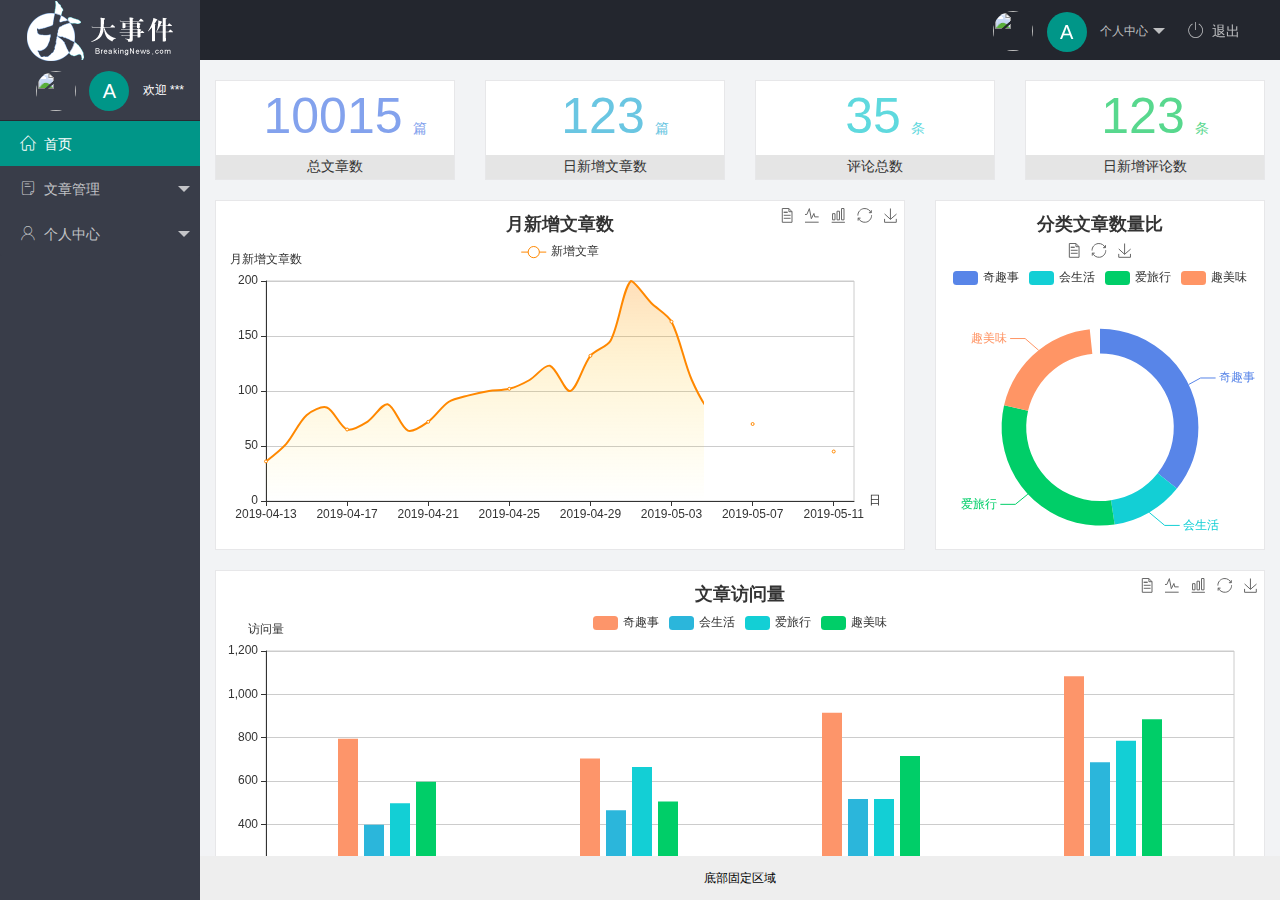
==== commit 372564dc: "完成用户模块" ====
--- a/index.html
+++ b/index.html
@@ -27,9 +27,9 @@
                         个人中心
                     </a>
                     <dl class="layui-nav-child">
-                        <dd><a href="">基本资料</a></dd>
-                        <dd><a href="">更换头像</a></dd>
-                        <dd><a href="">重置密码</a></dd>
+                        <dd> <a href="/user/user_info.html" target="fm"><i class="layui-icon layui-icon-app"></i>基本资料</a></dd>
+                        <dd><a href="/user/user_avatar.html" target="fm"><i class="layui-icon layui-icon-app"></i>更换头像</a></dd>
+                        <dd><a href="/user/user_pwd.html" target="fm"><i class="layui-icon layui-icon-app"></i>重置密码</a></dd>
                     </dl>
                 </li>
                 <li class="layui-nav-item" lay-header-event="menuRight" lay-unselect>
@@ -62,9 +62,9 @@
                     <li class="layui-nav-item">
                         <a href="javascript:;"><span class="iconfont icon-user"></span>个人中心</a>
                         <dl class="layui-nav-child">
-                            <dd><a href="javascript:;"><i class="layui-icon layui-icon-app"></i>基本资料</a></dd>
-                            <dd><a href="javascript:;"><i class="layui-icon layui-icon-app"></i>更换头像</a></dd>
-                            <dd><a href="javascript:;"><i class="layui-icon layui-icon-app"></i>重置密码</a></dd>
+                            <dd> <a href="/user/user_info.html" target="fm"><i class="layui-icon layui-icon-app"></i>基本资料</a></dd>
+                            <dd><a href="/user/user_avatar.html" target="fm"><i class="layui-icon layui-icon-app"></i>更换头像</a></dd>
+                            <dd><a href="/user/user_pwd.html" target="fm"><i class="layui-icon layui-icon-app"></i>重置密码</a></dd>
                         </dl>
                     </li>
                 </ul>
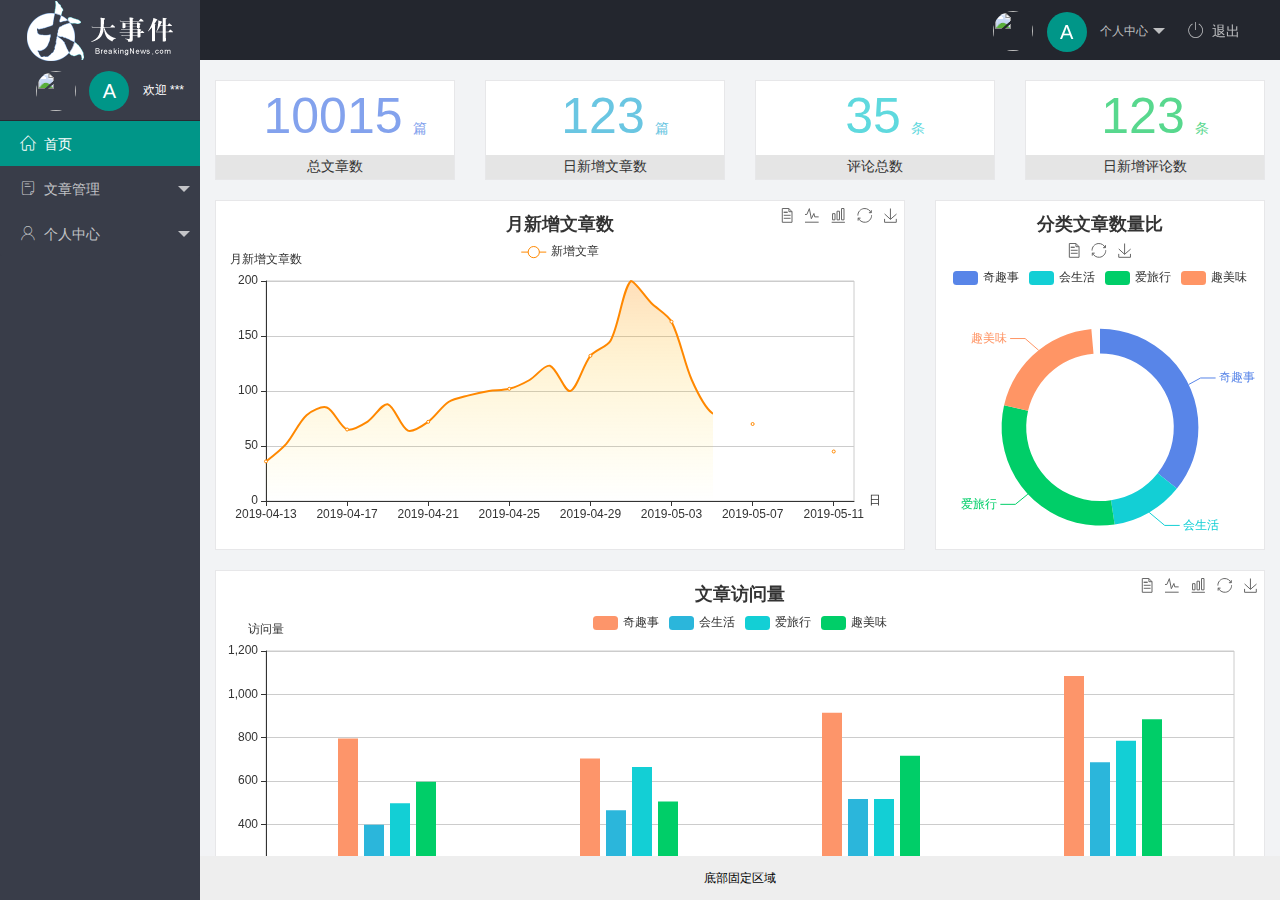
==== commit a6e3dd73: "完成" ====
--- a/index.html
+++ b/index.html
@@ -1,16 +1,14 @@
 <!DOCTYPE html>
 <html lang="en">
-
 <head>
     <meta charset="UTF-8" />
     <meta http-equiv="X-UA-Compatible" content="IE=edge" />
     <meta name="viewport" content="width=device-width, initial-scale=1.0" />
     <title>Document</title>
-    <link rel="stylesheet" href="/assets/lib/layui/css/layui.css" />
+    <link rel="stylesheet" href="/assets/lib/layui/css/layui.css"/>
     <link rel="stylesheet" href="/assets/fonts/iconfont.css">
     <link rel="stylesheet" href="/assets/css/index.css">
 </head>
-
 <body>
     <div class="layui-layout layui-layout-admin">
         <div class="layui-header">
@@ -54,9 +52,10 @@
                     <li class="layui-nav-item">
                         <a class="" href="javascript:;"><span class="iconfont icon-16"></span>文章管理</a>
                         <dl class="layui-nav-child">
-                            <dd><a href="javascript:;"><i class="layui-icon layui-icon-app"></i>文章类别</a></dd>
-                            <dd><a href="javascript:;"><i class="layui-icon layui-icon-app"></i>文章列表</a></dd>
-                            <dd><a href="javascript:;"><i class="layui-icon layui-icon-app"></i>发布文章</a></dd>
+                            <dd><a href="/article/art_cate.html" target="fm"><i class="layui-icon layui-icon-app"></i>文章类别</a></dd>
+                            <dd id="change"><a href="/article/art_list.html" target="fm"><i class="layui-icon layui-icon-app"></i>文章列表</a></dd>
+                            <dd><a href="/article/art_pub.html" target="fm"><i class="layui-icon layui-icon-app"></i>发布文章</a></dd>
+                            
                         </dl>
                     </li>
                     <li class="layui-nav-item">
